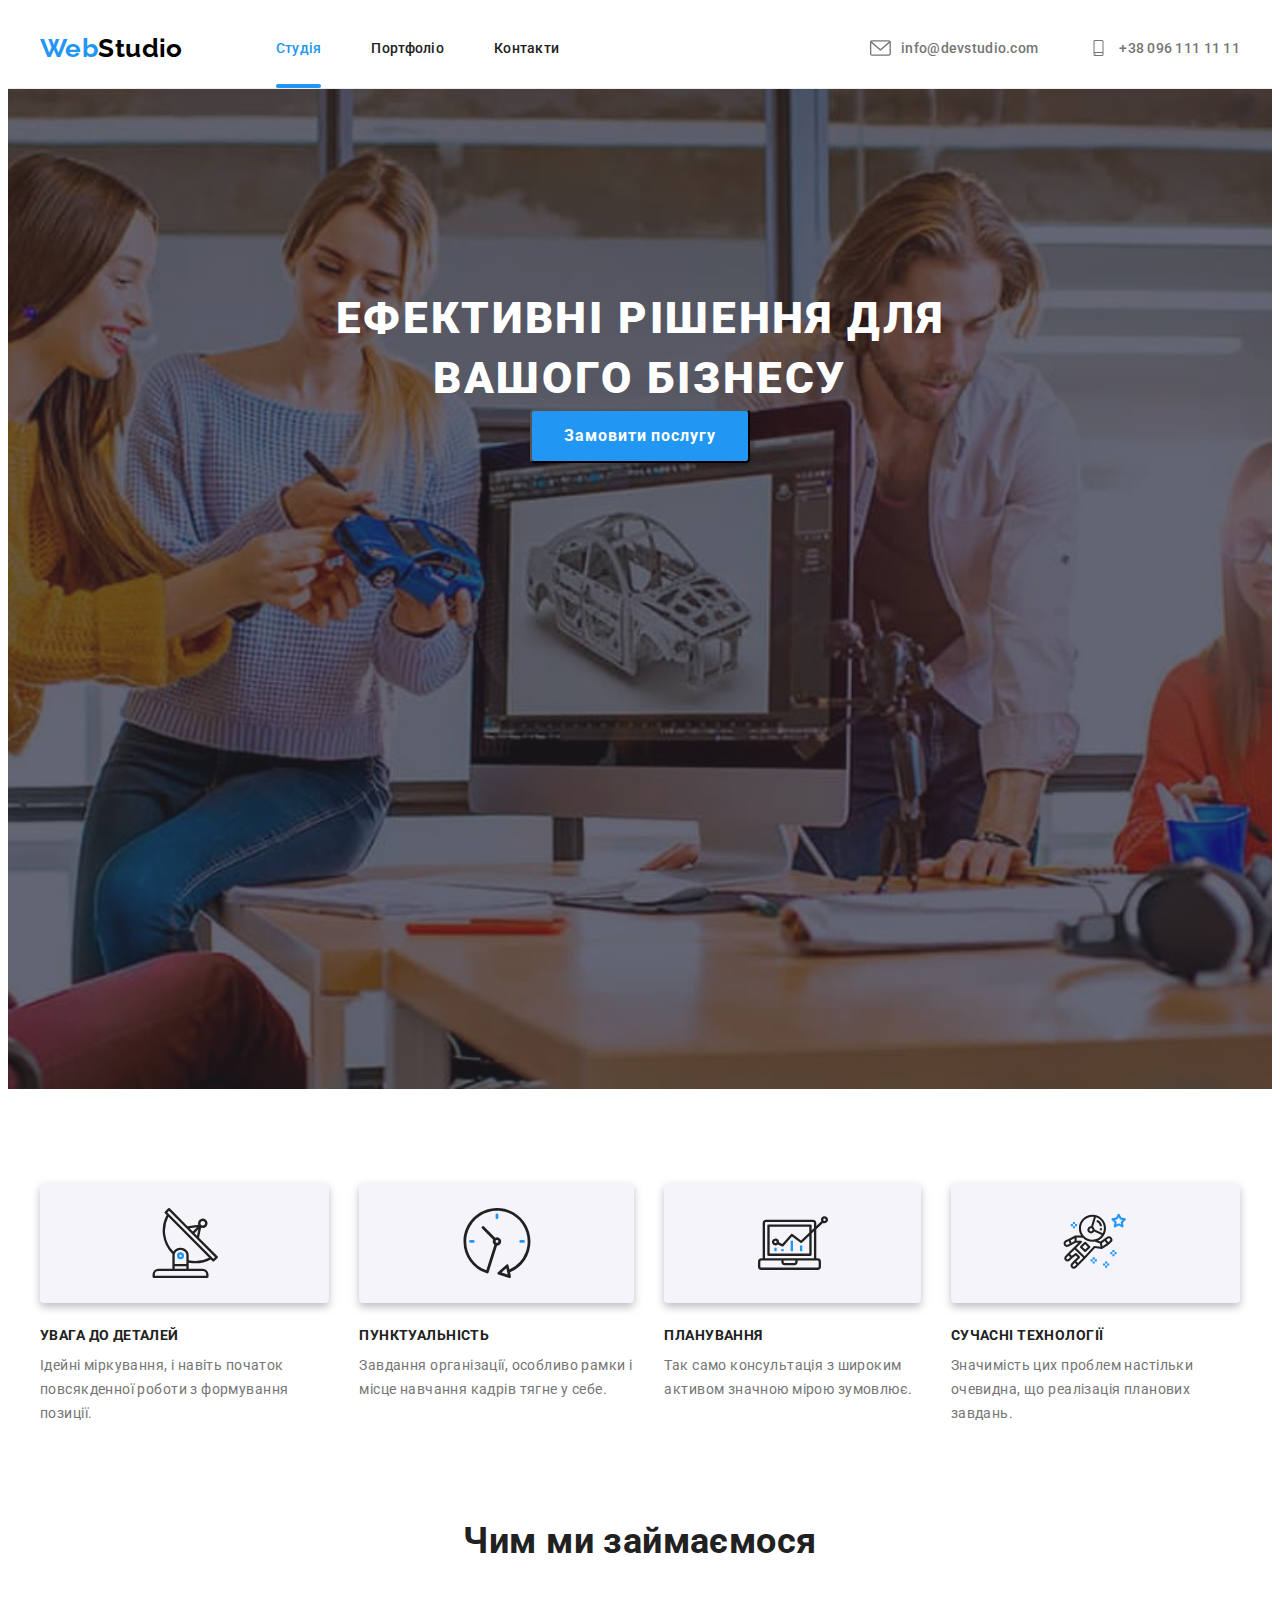
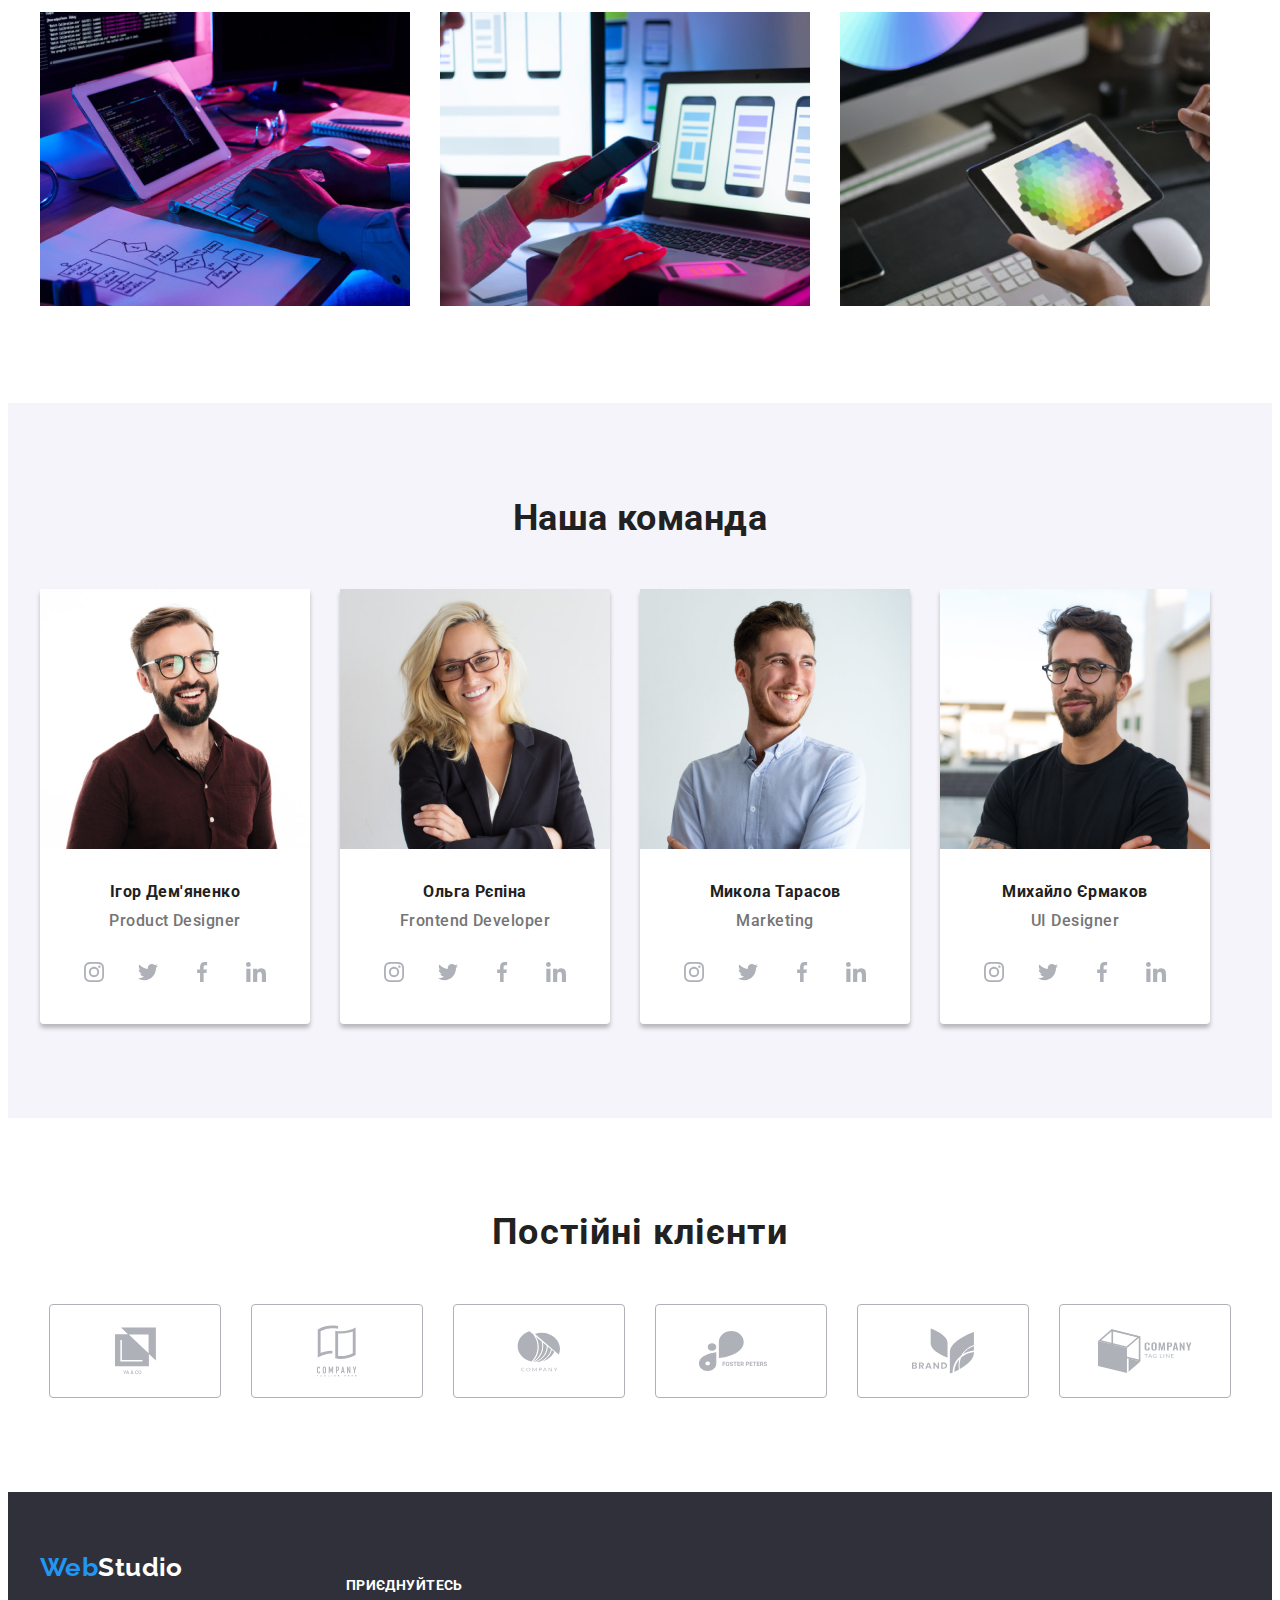
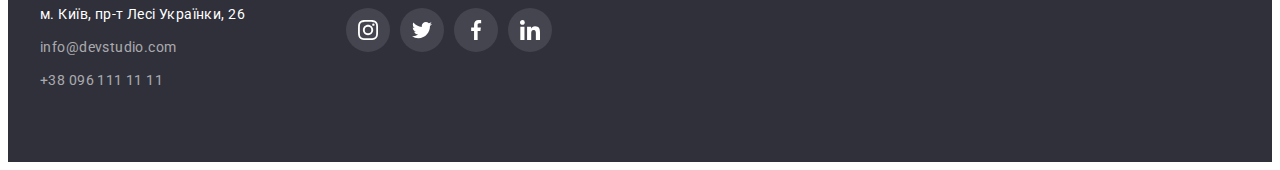
==== index.html @ 0ce020fb "оформлює модальне вікно" ====
<!DOCTYPE html>
<html lang="uk">
  <head>
    <meta charset="UTF-8" />
    <meta http-equiv="X-UA-Compatible" content="IE=edge" />
    <meta name="viewport" content="width=device-width, initial-scale=1.0" />
    <title>Студія</title>

    <link rel="preconnect" href="https://fonts.googleapis.com" />
    <link rel="preconnect" href="https://fonts.gstatic.com" crossorigin />
    <link
      href="https://fonts.googleapis.com/css2?family=Raleway:wght@700&family=Roboto:wght@400;500;700;900&display=swap"
      rel="stylesheet"
    />
    <link
      rel="stylesheet"
      href="https://cdnjs.cloudflare.com/ajax/libs/modern-normalize/1.1.0/modern-normalize.min.css"
      integrity="sha512-wpPYUAdjBVSE4KJnH1VR1HeZfpl1ub8YT/NKx4PuQ5NmX2tKuGu6U/JRp5y+Y8XG2tV+wKQpNHVUX03MfMFn9Q=="
      crossorigin="anonymous"
      referrerpolicy="no-referrer"
    />
    <link rel="stylesheet" href="./css/styles.css" />
  </head>
  <body>
    <!--Header-->

    <header class="header">
      <div class="container">
        <a href="./index.html" lang="en" class="logo"> <span class="logo-span">Web</span>Studio</a>
        <nav>
          <ul class="nav-list ul">
            <li class="item">
              <a href="./index.html" class="nav-list-link-active">Студія</a>
            </li>
            <li class="item"><a href="./portfolio.html" class="nav-list-link">Портфоліо</a></li>
            <li class="item"><a href="" class="nav-list-link">Контакти</a></li>
          </ul>
        </nav>

        <!--E-mail + Tel-->

        <ul class="contact-list ul">
          <li class="item email">
            <a href="mailto:info@devstudio.com" class="contact-list-link">
              <svg class="icon-contacts-envelope">
                <use href="./images/icons.svg#icon-contacts-envelope"></use>
              </svg>
              info@devstudio.com</a
            >
          </li>
          <li class="item phone">
            <a href="tel:+380961111111" class="contact-list-link">
              <svg class="icon-contacts-smartphone">
                <use href="./images/icons.svg#icon-contacts-smartphone"></use>
              </svg>
              +38 096 111 11 11</a
            >
          </li>
        </ul>
      </div>
    </header>

    <!--Main-->

    <main>
      <section class="hero section">
        <h1 class="hero-title">
          Ефективні рішення для <br />
          вашого бізнесу
        </h1>
        <button data-modal-open type="button" class="hero-button">Замовити послугу</button>
      </section>

      <!--Особливості-->

      <section class="advantages section">
        <div class="container">
          <h2 class="title-hide">Чому нас обирають</h2>
          <ul class="advantages-list ul">
            <li class="item">
              <div class="advantages-svg">
                <svg width="70" height="70">
                  <use href="./images/icons.svg#icon-antenna"></use>
                </svg>
              </div>
              <h3 class="title">УВАГА ДО ДЕТАЛЕЙ</h3>
              <p class="description">
                Ідейні міркування, і навіть початок повсякденної роботи з формування позиції.
              </p>
            </li>
            <li class="item">
              <div class="advantages-svg">
                <svg width="70" height="70">
                  <use href="./images/icons.svg#icon-clock"></use>
                </svg>
              </div>

              <h3 class="title">ПУНКТУАЛЬНІСТЬ</h3>
              <p class="description">
                Завдання організації, особливо рамки і місце навчання кадрів тягне у себе.
              </p>
            </li>
            <li class="item">
              <div class="advantages-svg">
                <svg width="70" height="70">
                  <use href="./images/icons.svg#icon-diagram"></use>
                </svg>
              </div>
              <h3 class="title">ПЛАНУВАННЯ</h3>
              <p class="description">
                Так само консультація з широким активом значною мірою зумовлює.
              </p>
            </li>
            <li class="item">
              <div class="advantages-svg">
                <svg width="70" height="70">
                  <use href="./images/icons.svg#icon-astronaut"></use>
                </svg>
              </div>
              <h3 class="title">СУЧАСНІ ТЕХНОЛОГІЇ</h3>
              <p class="description">
                Значимість цих проблем настільки очевидна, що реалізація планових завдань.
              </p>
            </li>
          </ul>
        </div>
      </section>

      <!--Обов'язки-->

      <section class="duty section">
        <div class="container">
          <h2 class="duty-title">Чим ми займаємося</h2>
          <ul class="duty-immages ul">
            <li class="item">
              <img class="item" src="./images/keyboard.jpg" alt="клавіатура" width="370" />
            </li>
            <li class="item">
              <img class="duty-immages-list" src="./images/laptop.jpg" alt="ноутбук" width="370" />
            </li>
            <li class="item">
              <img class="duty-immages-list" src="./images/tablet.jpg" alt="планшет" width="370" />
            </li>
          </ul>
        </div>
      </section>

      <!--Наша команда-->

      <section class="our-team section">
        <div class="container">
          <h2 class="our-team-title">Наша команда</h2>
          <ul class="team-list ul">
            <li class="team">
              <img src="./images/igor-d.jpg" alt="Ігор Дем'яненко" width="270" /><br />
              <div class="details">
                <h3 class="name">Ігор Дем'яненко</h3>
                <p class="position">Product Designer</p>
                <ul class="sl-ul">
                  <li class="sl-li">
                    <a href="" class="link">
                      <svg class="social-icon">
                        <use href="./images/icons.svg#sn-instagram"></use>
                      </svg>
                    </a>
                  </li>
                  <li class="sl-li">
                    <a href="" class="link">
                      <svg class="social-icon">
                        <use href="./images/icons.svg#sn-twitter"></use>
                      </svg>
                    </a>
                  </li>
                  <li class="sl-li">
                    <a href="" class="link">
                      <svg class="social-icon">
                        <use href="./images/icons.svg#sn-facebook"></use>
                      </svg>
                    </a>
                  </li>
                  <li class="sl-li">
                    <a href="" class="link">
                      <svg class="social-icon">
                        <use href="./images/icons.svg#sn-linkedin"></use>
                      </svg>
                    </a>
                  </li>
                </ul>
              </div>
            </li>
            <li class="team">
              <img src="./images/olha-r.jpg" alt="Ольга Рєпіна" width="270" /><br />
              <div class="details">
                <h3 class="name">Ольга Рєпіна</h3>
                <p class="position">Frontend Developer</p>
                <ul class="sl-ul">
                  <li class="sl-li">
                    <a href="" class="link">
                      <svg class="social-icon">
                        <use href="./images/icons.svg#sn-instagram"></use>
                      </svg>
                    </a>
                  </li>
                  <li class="sl-li">
                    <a href="" class="link">
                      <svg class="social-icon">
                        <use href="./images/icons.svg#sn-twitter"></use>
                      </svg>
                    </a>
                  </li>
                  <li class="sl-li">
                    <a href="" class="link">
                      <svg class="social-icon">
                        <use href="./images/icons.svg#sn-facebook"></use>
                      </svg>
                    </a>
                  </li>
                  <li class="sl-li">
                    <a href="" class="link">
                      <svg class="social-icon">
                        <use href="./images/icons.svg#sn-linkedin"></use>
                      </svg>
                    </a>
                  </li>
                </ul>
              </div>
            </li>
            <li class="team">
              <img src="./images/mykola-t.jpg" alt="Микола Тарасов" width="270" /><br />
              <div class="details">
                <h3 class="name">Микола Тарасов</h3>
                <p class="position">Marketing</p>
                <ul class="sl-ul">
                  <li class="sl-li">
                    <a href="" class="link">
                      <svg class="social-icon">
                        <use href="./images/icons.svg#sn-instagram"></use>
                      </svg>
                    </a>
                  </li>
                  <li class="sl-li">
                    <a href="" class="link">
                      <svg class="social-icon">
                        <use href="./images/icons.svg#sn-twitter"></use>
                      </svg>
                    </a>
                  </li>
                  <li class="sl-li">
                    <a href="" class="link">
                      <svg class="social-icon">
                        <use href="./images/icons.svg#sn-facebook"></use>
                      </svg>
                    </a>
                  </li>
                  <li class="sl-li">
                    <a href="" class="link">
                      <svg class="social-icon">
                        <use href="./images/icons.svg#sn-linkedin"></use>
                      </svg>
                    </a>
                  </li>
                </ul>
              </div>
            </li>
            <li class="team">
              <img src="./images/myhailo-e.jpg" alt="Михайло Єрмаков" width="270" /><br />
              <div class="details">
                <h3 class="name">Михайло Єрмаков</h3>
                <p class="position">UI Designer</p>
                <ul class="sl-ul">
                  <li class="sl-li">
                    <a href="" class="link">
                      <svg class="social-icon">
                        <use href="./images/icons.svg#sn-instagram"></use>
                      </svg>
                    </a>
                  </li>
                  <li class="sl-li">
                    <a href="" class="link">
                      <svg class="social-icon">
                        <use href="./images/icons.svg#sn-twitter"></use>
                      </svg>
                    </a>
                  </li>
                  <li class="sl-li">
                    <a href="" class="link">
                      <svg class="social-icon">
                        <use href="./images/icons.svg#sn-facebook"></use>
                      </svg>
                    </a>
                  </li>
                  <li class="sl-li">
                    <a href="" class="link">
                      <svg class="social-icon">
                        <use href="./images/icons.svg#sn-linkedin"></use>
                      </svg>
                    </a>
                  </li>
                </ul>
              </div>
            </li>
          </ul>
        </div>
      </section>
    </main>

    <!--Клієнти-->
    <section class="clients section">
      <div class="container">
        <div class="logos">
          <h2 class="section-title">Постійні клієнти</h2>
          <ul class="logo-ul">
            <li class="logo-li">
              <a href="" class="link">
                <svg class="logo-svg" width="41" height="80">
                  <use href="./images/icons.svg#clients-1"></use>
                </svg>
              </a>
            </li>
            <li class="logo-li">
              <a href="" class="link">
                <svg class="logo-svg" width="40" height="80">
                  <use href="./images/icons.svg#clients-2"></use>
                </svg>
              </a>
            </li>
            <li class="logo-li">
              <a href="" class="link">
                <svg class="logo-svg" width="43.46" height="80">
                  <use href="./images/icons.svg#clients-3"></use>
                </svg>
              </a>
            </li>
            <li class="logo-li">
              <a href="" class="link">
                <svg class="logo-svg" width="84.44" height="80">
                  <use href="./images/icons.svg#clients-4"></use>
                </svg>
              </a>
            </li>
            <li class="logo-li">
              <a href="" class="link">
                <svg class="logo-svg" width="62.54" height="80">
                  <use href="./images/icons.svg#clients-5"></use>
                </svg>
              </a>
            </li>
            <li class="logo-li">
              <a href="" class="link">
                <svg class="logo-svg" width="93.79" height="80">
                  <use href="./images/icons.svg#clients-6"></use>
                </svg>
              </a>
            </li>
          </ul>
        </div>
      </div>
    </section>

    <!--Футер-->

    <footer class="footer-part">
      <div class="container">
        <div class="container-one list">
          <a href="./index.html" lang="en" class="logo">
            <span class="logo-span">Web</span>Studio</a
          >
          <address>
            <ul class="contact-down-list ul">
              <li>
                <a
                  class="contact-down-list-link"
                  href="https://goo.gl/maps/1SYnQdsRhisQ9rk5A"
                  target="_blank"
                  rel="noopener noreferrer"
                >
                  <span class="address-link">м. Київ, пр-т Лесі Українки, 26</span></a
                >
              </li>
              <li>
                <a class="contact-down-list-link" href="mailto:info@devstudio.com"
                  >info@devstudio.com</a
                >
              </li>
              <li>
                <a class="contact-down-list-link" href="tel:+380961111111">+38 096 111 11 11</a>
              </li>
            </ul>
          </address>
        </div>

        <div class="container-two list">
          <p>Приєднуйтесь</p>
          <ul class="sl-ul">
            <li class="sl-li">
              <a href="" class="link">
                <svg class="social-icon footer">
                  <use href="./images/icons.svg#sn-instagram"></use>
                </svg>
              </a>
            </li>
            <li class="sl-li">
              <a href="" class="link">
                <svg class="social-icon footer">
                  <use href="./images/icons.svg#sn-twitter"></use>
                </svg>
              </a>
            </li>
            <li class="sl-li">
              <a href="" class="link">
                <svg class="social-icon footer">
                  <use href="./images/icons.svg#sn-facebook"></use>
                </svg>
              </a>
            </li>
            <li class="sl-li">
              <a href="" class="link">
                <svg class="social-icon footer">
                  <use href="./images/icons.svg#sn-linkedin"></use>
                </svg>
              </a>
            </li>
          </ul>
        </div>
      </div>
    </footer>

    <!--<Бекдроп+Модальне вікно>-->
    <div data-modal class="backdrop is-hidden">
      <div class="modal">
        <h2>Залиште свої дані, ми вам передзвонимо</h2>
        <ul>
          <li>
            <label class="name field">
              <input type="text" class="input" placeholder=" " />
              <span class="label">Ім'я</span>
              <svg class="input-icon-svg">
                <use href="./images/icons.svg#person"></use>
              </svg>
            </label>
          </li>
          <li>
            <label class="tel field">
              <input type="tel" class="input" placeholder=" " />
              <span class="label">Телефон</span>
              <svg class="input-icon-svg">
                <use href="./images/icons.svg#phone"></use>
              </svg>
            </label>
          </li>
          <li>
            <label class="mail field">
              <input type="mail" class="input" placeholder=" " />
              <span class="label">Пошта</span>
              <svg class="input-icon-svg">
                <use href="./images/icons.svg#email"></use>
              </svg>
            </label>
          </li>
          <li>
            <label class="comment field">
              <textarea class="input" name="comment" rows="10" placeholder="Введіть текст">
              </textarea>
              <span class="label">Коментар</span>
            </label>
          </li>
        </ul>

        <label class="confirmation field">
          <input class="checkbox" type="checkbox" name="topic" value="confirmation" />
          <svg class="input-icon-checkbox">
            <use href="./images/icons.svg#check"></use>
          </svg>
          <span class="label"
            >Погоджуюся з розсилкою та приймаю
            <a href="" class="agreement">Умови договору</a>
          </span>
        </label>

        <button type="button" class="submit">Відправити</button>

        <button data-modal-close class="btn-close">
          <svg class="close-svg" width="18" height="18">
            <use href="./images/icons.svg#close"></use>
          </svg>
        </button>
      </div>
    </div>

    <script src="./js/modal.js"></script>
  </body>
</html>
---- css/styles.css ----
:root {
--main-text-color: #212121;
--submain-text-color: #757575;
--accent-color: #2196F3;
--white-color: #FFFFFF;
--overlay-color: rgba(47, 48, 58, 0.4);
--social-link-color: #AFB1B8;
--backdrop: rgba(0, 0, 0, 0.2);

--hero-footer-background-color: #2F303A;
--team-buttons-background-color: #F5F4FA;
}

body {
    background-color: var(--white-color);
    color: var(--main-text-color);
    font-family: Roboto, sans-serif;
    font-size: 14px;
    letter-spacing: 0.03em;
    font-weight: 400;
}

/* Utilities */

.header {
    /* outline: 1px solid #ECECEC; */
    border-bottom: 1px solid #ECECEC;
}

.ul {
    margin: 0;
    padding: 0;
}

.container {
    /* display: flex; */
    margin-left: auto;
    margin-right: auto;
    padding: 0 15px;
    width: 1200px; 
    /* border-bottom: 1px solid #ECECEC; */
}

h1, h2, h3 {
    margin-top: 0;
    margin-bottom: 0;
}

ul {
    list-style: none;
}

.section {
    padding-top: 94px;
    padding-bottom: 94px;
}

/* Header */

.header .container {
    align-items: center; 
    display: flex;
    margin-bottom: 0;
}

/* Logo */

.logo{
    margin-right: 93px;
}

.logo, .logo-span {
    font-family: Raleway, sans-serif;
    color: #000000;
    font-weight: 700;
    font-size: 26px;
    line-height: 1.19;
    text-decoration: none;  
}
.logo-span {
    color: var(--accent-color);
}

/* Site nav */
.nav-list {
    display: flex;
}

.nav-list .item +.item {
    margin-left: 50px;
}

.nav-list-link:hover,
.nav-list-link:focus {
    color: var(--accent-color);
}

.nav-list-link, 
.nav-list-link-active, 
.contact-list-link {
    display: block;
    padding-top: 32px;
    padding-bottom: 32px;


    color: inherit;
    font-weight: 500;
    font-size: 14px;
    line-height: 1.17;
    letter-spacing: 0.02em;
    text-decoration: none;

    transition: color 250ms cubic-bezier(0.4, 0, 0.2, 1);
}

.contact-list{
    display: flex;
    margin-left: auto;
}

.contact-list .item+.item {
    margin-left: 50px;
}

.contact-list-link:hover, 
.contact-list-link:focus,
.nav-list-link-active{
    color: var(--accent-color);
}

.contact-list-link {
    color: var(--submain-text-color);
}

/* Нижня полоска декору меню */

.nav-list-link-active {
    position: relative;
}

.nav-list-link-active::after {
    content: "";
    display: block;

    position: absolute;
    bottom: 0;
    width: 100%;
    height: 4px;
    border-radius: 4px;

    background-color: var(--accent-color);
}

/* E-mail+Tel */

.contact-list-link {
    display: flex;
    align-items: center;
}

.icon-contacts-envelope,
.icon-contacts-smartphone {
    margin-right: 10px;
    width: 21px;
    height: 16px;
    fill: currentColor;
    text-align: center;

    /* outline: 1px solid black; */
}

/* Через Before */

/* .email::before {
    display: inline-block;
    content: "";
    width: 100px;
    height: 100px;
    margin-right: 10px;
    background-image: url("../images/SVG/contacts-envelope.svg");
    background-size: contain;
    background-repeat: no-repeat;
    outline: 1px solid black;
} */


/* Main-Top */
.hero {
    padding-top: 200px;
    padding-bottom: 200px;

    background-color: var(--hero-footer-background-color);
    text-align: center;

    max-width: 1600px;
    height: 600px;
    margin-left: auto;
    margin-right: auto;

    background-image: linear-gradient(to right, var(--overlay-color), var(--overlay-color)), url("../images/hero-img.jpg");
    background-repeat: no-repeat;
    background-position: center;
    background-size: cover;

/* outline: 10px solid black; */

}    
.hero-title {
    color: var(--white-color);  
    font-weight: 900;
    font-size: 44px;
    line-height: 1.36;
    letter-spacing: 0.06em;
    text-transform: uppercase;
}
.hero-button {
    background-color: var(--accent-color);
    min-width: 216px;
    padding: 10px 32px;     
    box-shadow: 0px 4px 4px rgba(0, 0, 0, 0.15);
    border-radius: 4px;
    
    font-family: inherit;
    color: var(--white-color);
    text-align: center;
    font-weight: 700;
    font-size: 16px;
    line-height: 1.88;
    letter-spacing: 0.06em;
    cursor: pointer;
}

/* Advantages */
.section.advantages {
    padding-bottom: 0;
}

.title-hide, .our-projects-hide {
    display: none;
}
.advantages .title {
    margin-bottom: 10px;

    color: var(--main-text-color);
    font-weight: 700;
    font-size: 14px;
    line-height: 1.14;
    text-transform: uppercase;
}

.description {
    margin-bottom: 0;
    color: var(--submain-text-color);
    font-size: 14px;
    line-height: 1.71;
}

.advantages-list {
    display: flex;
}

.advantages .description {
    margin-top: 10px;
}

.advantages-svg {
    display: flex;
    height: 120px;
    justify-content: center;
    align-items: center;
    margin-bottom: 25px;
    background-color: var(--team-buttons-background-color);
    border-radius: 4px;
    filter: drop-shadow(0px 4px 4px rgba(0, 0, 0, 0.25));
}

.advantages-list .item+.item {
    margin-left: 30px;
}

/* Duty+Team */
.duty-title, .our-team-title {
    padding-bottom: 50px;

    text-align: center;
    font-weight: 700;
    font-size: 36px;
    line-height: 1.17;
    color: var(--main-text-color);
}
.duty-immages {
    display: flex;
}
.duty-immages .item+.item,
.team-list .team+.team {
    margin-left: 30px;    
}

/* Team */
.our-team {
    color: var(--main-text-color);
    background-color: var(--team-buttons-background-color);
    text-align: center;
}

.team-list {
    display: flex;
}

.our-team .name {
    margin-top: 30px;
}
.position {
    margin-top: 10px;
    margin-bottom: 20px;

    font-weight: 500;
    font-size: 16px;
    line-height: 1.19;  
    letter-spacing: 0.03em;
    color: var(--submain-text-color);
    /* border-bottom: 1px solid black; */
}
.team {
    background-color: var(--white-color);
    border-radius: 0px 0px 4px 4px;
    box-shadow: 0px 4px 4px rgba(0, 0, 0, 0.25);
}


/* 4 social links */

.sl-ul {
    display: flex;    
    justify-content: center;
    margin-bottom: 30px;
    padding: 0;
}

.sl-li+.sl-li {
    margin-left: 10px;
}

.sl-li {
    display: flex;
    align-items: center;
    justify-content: center;

    width: 44px;
    height: 44px;

    border-radius: 50%;
}

.social-icon {
    display: flex;
    align-items: center;
    width: 20px;
    height: 20px;
    fill: var(--social-link-color);
}

.social-icon.footer {
    width: 20px;
    height: 20px;
    fill: var(--white-color);
}

.footer-part .sl-li {
    background: rgba(255, 255, 255, 0.1);
}


/* 4 social links - hover */

.sl-li{
    transition: fill 250ms cubic-bezier(0.4, 0, 0.2, 1);
    transition: background-color 250ms cubic-bezier(0.4, 0, 0.2, 1);
}

.sl-li:hover,
.sl-li:focus {
    background-color: var(--accent-color);    
}

.sl-li:hover .social-icon,
.sl-li:focus .social-icon{
    fill: var(--white-color);    
}

/* Clients' logo */

.section-title {
    font-weight: 700;
    font-size: 36px;
    line-height: 1.16;
    text-align: center;
    letter-spacing: 0.03em;
 
    padding-bottom: 50px;
}

.logo-ul {
        display: flex;
        justify-content: center;
        margin:0;
        padding:0;
}

.logo-li+.logo-li{
    margin-left: 30px;
}

.logo-li {
    display: flex;
    align-items: center;
    justify-content: center;
        
    width: 170px;
    height: 92px;
    border: 1px solid var(--social-link-color);
    border-radius: 4px;
    transition: border 250ms cubic-bezier(0.4, 0, 0.2, 1);
}

.logo-svg {
    transition: fill 250ms cubic-bezier(0.4, 0, 0.2, 1);
}

.logo-li .link{
    display: flex;
    justify-content: center;
    align-items: center;

    fill: var(--social-link-color);
    width: 100%;
    height: 100%; 
}

.logo-li:hover .logo-svg,
.logo-li:focus .logo-svg {
    fill: var(--accent-color); 
}

.logo-li:hover,
.logo-li:focus {
border: 1px solid var(--accent-color);
    display: flex;
    align-items: center;    
}

/* Footer */

.footer-part{
    display: flex;
    background-color: var(--hero-footer-background-color);    
}

.container .list+.list {
    margin-left: 70px;
}

.footer-part .container {
    display: flex;
    margin-bottom: 60px;
}

.footer-part .logo {
    display:inline-block;
    margin-top: 60px;
    margin-bottom: 20px;

    color: var(--white-color);
}

/* Footer - тел,емейл,адреса */

.contact-down-list-link {
    display: inline-block;
    margin-bottom: 9px;

    font-style: normal;
    font-weight: inherit;
    font-size: 14px;
    line-height: 1.71;
    letter-spacing: 0.03em;
    color: rgba(255, 255, 255, 0.6);
    text-decoration: none;  
    
    transition: color 250ms cubic-bezier(0.4, 0, 0.2, 1);
}

.address-link {
    color: var(--white-color);
    transition: color 250ms cubic-bezier(0.4, 0, 0.2, 1);
}

.contact-down-list-link:hover,
.contact-down-list-link:focus{
    color: var(--accent-color);
}

.address-link:hover,
.address-link:focus {
    color: var(--accent-color);
}

/* Footer - 2й стовпчик */

.container-two {
    font-weight: 700;
    font-size: 14px;
    line-height: 1.14;
    letter-spacing: 0.03em;
    text-transform: uppercase;
    color: var(--white-color);

    margin-top: 72px;
}

/* Portfolio */

.filter-buttons {
    display: flex;
    justify-content: center;
    padding-bottom: 34px;
    }

.filter-buttons .list+.list {
    margin-left: 8px;
}

.button-list {
    min-width: 73px;    
    padding: 6px 25px;
    
    background-color: var(--team-buttons-background-color);
    font-family: inherit;
    font-weight: 500;
    font-size: 16px;
    line-height: 1.62;
    text-align: center;
    letter-spacing: 0.03em;
    border: inherit;
    border-radius: 4px;
    transition: box-shadow 250ms cubic-bezier(0.4, 0, 0.2, 1);
}

.button-list:hover,
.button-list:focus {
    background-color: var(--accent-color);
    color: var(--white-color);
    cursor: pointer;
    box-shadow:0px 4px 4px rgba(0, 0, 0, 0.25);
}

/* 9 items */

.gallery {
    display: flex;
    flex-wrap: wrap;    
}

.card {
    text-decoration: none;
    color: inherit;
}

/* Ділимо на 3 секції через -15px */
.gallery {
    margin:-15px; 
}
.gallery-li {
    margin: 15px;
    transition: box-shadow 250ms cubic-bezier(0.4, 0, 0.2, 1);
    /* в лішку, а не в хувер, щоб в 2 сторони був box-shadow */
}

.gallery-li:hover, 
.gallery-li:focus {
    box-shadow:0px 4px 4px rgba(0, 0, 0, 0.25);
}

/* Ділимо на 3 секції через nth child */

/* .gallery-li+.gallery-li {
    margin-left: 30px;
    margin-bottom: 30px;
}
.gallery-li:nth-child(3n+1) {
    margin-left: 0;
}
.gallery-li:nth-last-child(-n+3) {
    margin-bottom: 0;
} */

.frame {
    border: 1px solid #EEEEEE;
    /* margin-top: -5px; */
    padding: 20px 24px;
}

.name-of-project {
    font-weight: 700;
    font-size: 18px;
    line-height: 2;
    letter-spacing: 0.06em;
}

.type-of-project {
    margin-top: 4px;
    margin-bottom: 0;

    font-size: 16px;
    line-height: 1.88;
    letter-spacing: 0.03em;
    color: var(--submain-text-color);
}

/* Модальне вікно на index */

.backdrop {      
    position: fixed;  
    opacity: 1;
    top: 0;
    left: 0;
    width: 100%;
    height: 100%;
    background-color: var(--backdrop);
    transition: opacity 250ms cubic-bezier(0.4, 0, 0.2, 1); /* фон+вікно виринає м"яко */
}

.backdrop.is-hidden {
    opacity: 0;
    pointer-events: none;
    visibility: hidden;    
}
.backdrop.is-hidden .modal {    
    transform: translate(-50%, -50%) scale(1.1);
}

.modal {    
    position: absolute;
    top: 50%;
    left: 50%;
    transform: translate(-50%, -50%) scale(1);
    transition: transform 250ms cubic-bezier(0.4, 0, 0.2, 1);
        
    width: 528px;
    height: 581px;  
    padding: 40px;
    box-shadow: 0px 1px 3px rgba(0, 0, 0, 0.12), 0px 1px 1px rgba(0, 0, 0, 0.14), 0px 2px 1px rgba(0, 0, 0, 0.2);
    border-radius: 4px;
    background-color: var(--white-color);
}

.btn-close {
    position: absolute;

    display: flex;
    justify-content: center;
    align-items: center;

    top: 8px;
    right: 8px;
    width: 30px;
    height: 30px;
    background-color: var(--white-color);
    border: 1px solid rgba(0, 0, 0, 0.1);
    border-radius: 50%;
    cursor: pointer;
}

/* Ефект виїзду карточки в Портфоліо */
.thumb {    
    position: relative;
    overflow: hidden;  
    height: 294px;  
}

.thumb > .pic-text {
    display: flex;
    align-items: center;

    position: absolute;
    height: 100%;
    top: 0;
    right: 0;
    margin: 0;
    padding: 63px 24px;
    
    font-family: 'Roboto';
    font-size: 18px;
    line-height: 1.56;
    letter-spacing: 0.03em;
    color: var(--white-color);

    transform: translateY(100%);
 /* transform: translateX(-100%); виїжджає збоку  */
    transition: transform 250ms cubic-bezier(0.4, 0, 0.2, 1);
    background-color: rgba(33, 150, 243, 0.9);
}

.gallery-li:hover .pic-text {
    transform: translateY(0);
}

/* Декор модального вікна */
.field {
    display: flex;
    align-items: center;

    /* outline: 1px solid black; */
}

.modal h2 {
    font-family: 'Roboto';
    font-style: normal;
    font-weight: 700;
    font-size: 20px;
    line-height: 1.15;
    text-align: center;
    letter-spacing: 0.03em;
    color: var(--main-text-color);

    /* padding-top: 40px; */
    padding-bottom: 30px;
    /* margin-left: 40px; */
}

.modal .input {
    margin-bottom: 28px;
    
    box-sizing: border-box;
    width: 448px;
    height: 40px;

    border: 1px solid rgba(33, 33, 33, 0.2);
    border-radius: 4px;
}

/* .checkbox{
    margin-bottom: 20px;
} */

.modal ul {
    /* display: flex;
    flex-direction: column; */

    margin: 0;
    padding: 0;
}

textarea {
    resize: none;
}






.submit {
    /* display: flex;
    align-items: center;
    text-align: center;

    background-color: var(--accent-color);
    min-width: 200px;
    padding: 10px 52px;
    box-shadow: 0px 4px 4px rgba(0, 0, 0, 0.15);
    border-radius: 4px;
            
    font-family: 'Roboto';
    font-weight: 700;
    font-size: 16px;
    line-height: 1.86;
    color: var(--white-color);
    letter-spacing: 0.06em;

    cursor: pointer; */
}
.field {
    position: relative;
}

.label{
    position: absolute;
    top: -20px;
    left: 0;
    /* transform: translate(-25px, -25px); */

/* display: flex; */
/* align-items: center; */
/* text-align: center; */

/* width: 18px;
height: 18px;
margin-left: 10px;
margin-right: 15px; */
}

.input-icon-svg {
    position: absolute;

    top: 0;
    left: 0;
    align-items: center;

    width: 18px;
    height: 18px;
    margin: 10px 15px 11px 11px;
    /* transition: transform 250ms linear; */
        /* fill: #2196F3; */
}

.confirmation {
    position: relative;
}

.input-icon-checkbox {
    position: absolute;
    top: ;
    left: 0;

    width: 16px;
    height: 15px;
    margin: 54px 7px 25px 124px;


    /* align-items: center; */
    /* text-align: center; */

    /* width: 18px;
            height: 18px;
            margin: 10px 15px 11px 11px; */
    fill:#2F303A;
}

.confirmation .label {
    position: absolute;
    /* top: 0;
        left: 0; */

    /* display: inline-block; */
    /* align-items: center; */
    /* margin-left: 97.38px; */

    /* position: relative; */
}



.checkbox { /* робимо її невидемою на всіх браузерах */
    position: absolute;
    width: 1px;
    height: 1px;
    margin: -1px;
    border: 0;
    padding: 0;
    clip: rect(0 0 0 0);
    overflow: hidden;
}

.modal{
    position: relative;
}
.submit {
    position: absolute;
    top: 0;
    left: 0;
}


.checkbox:checked   {
    /* transform: scale(1.2);
    border-color: transparent;
    background-color: orange;
    background-image: url('../img/full-check.svg');
    background-size: contain;
    background-origin: border-box; */
}
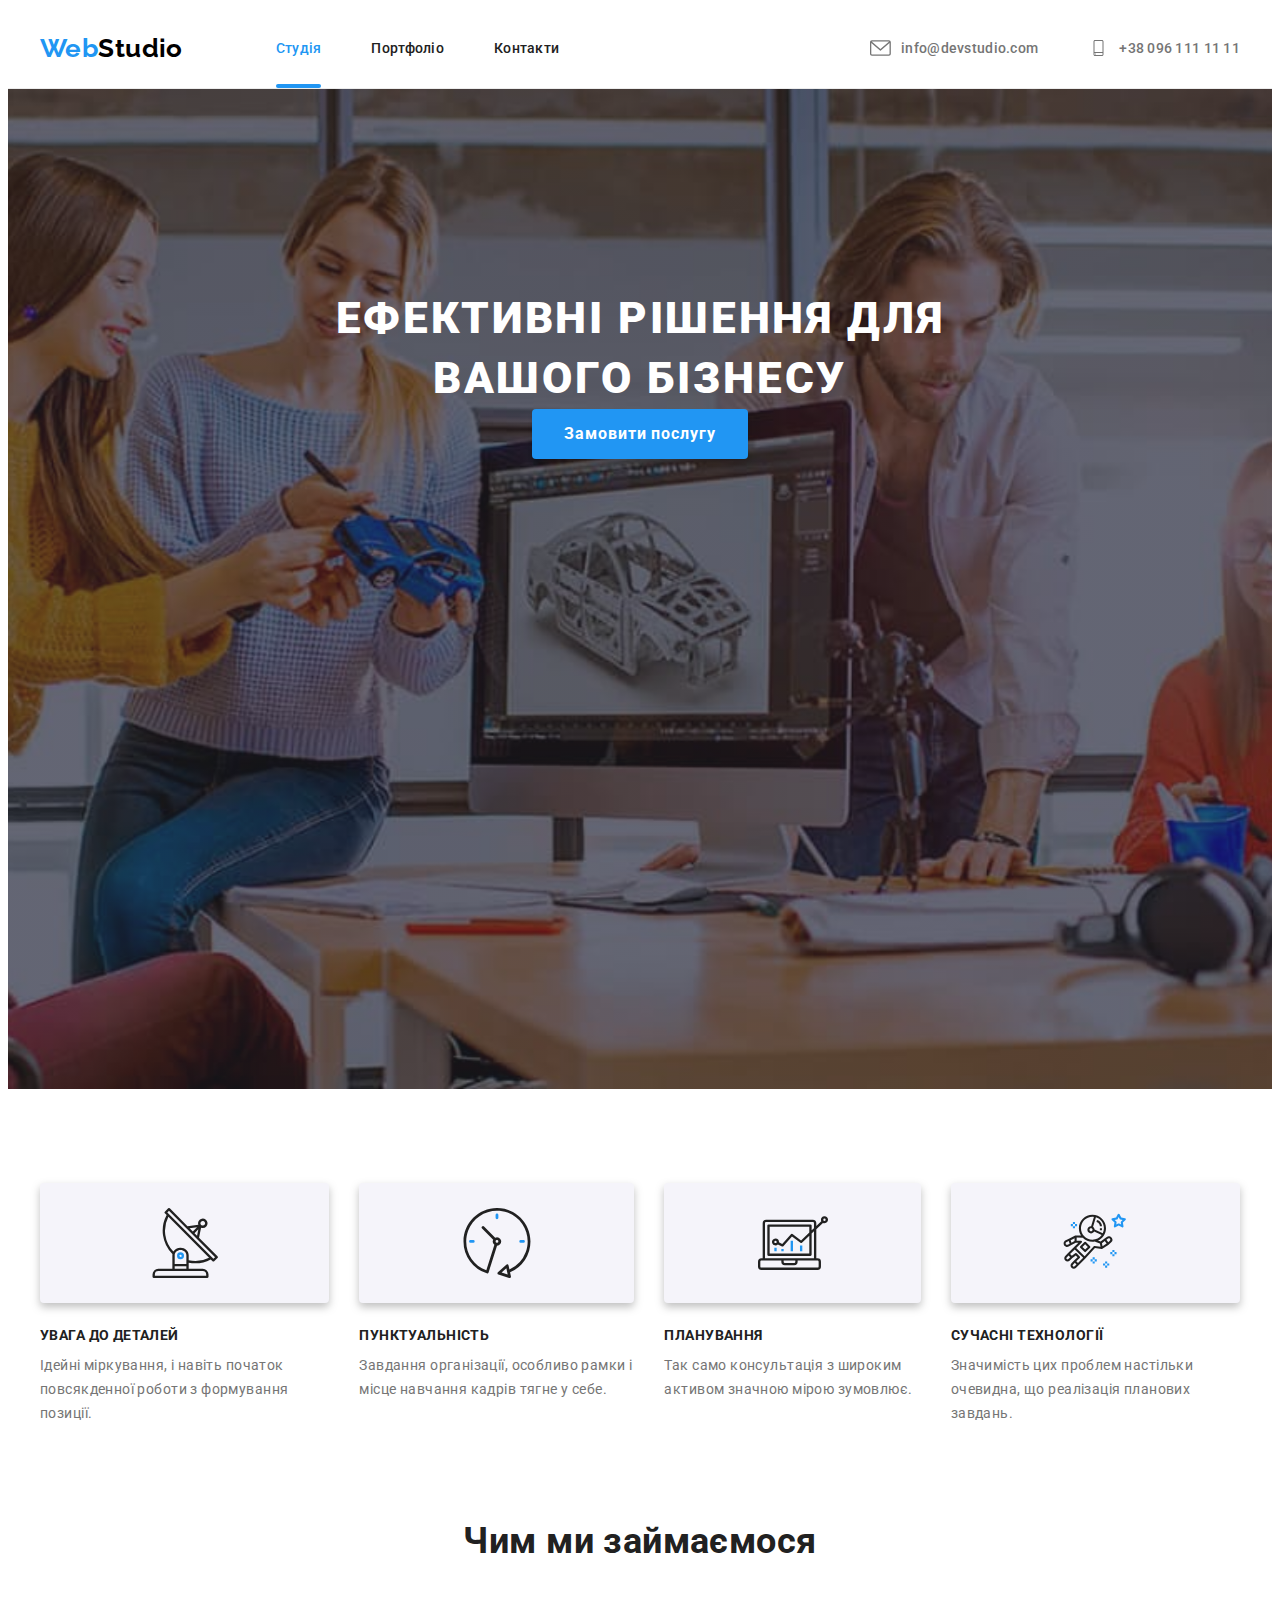
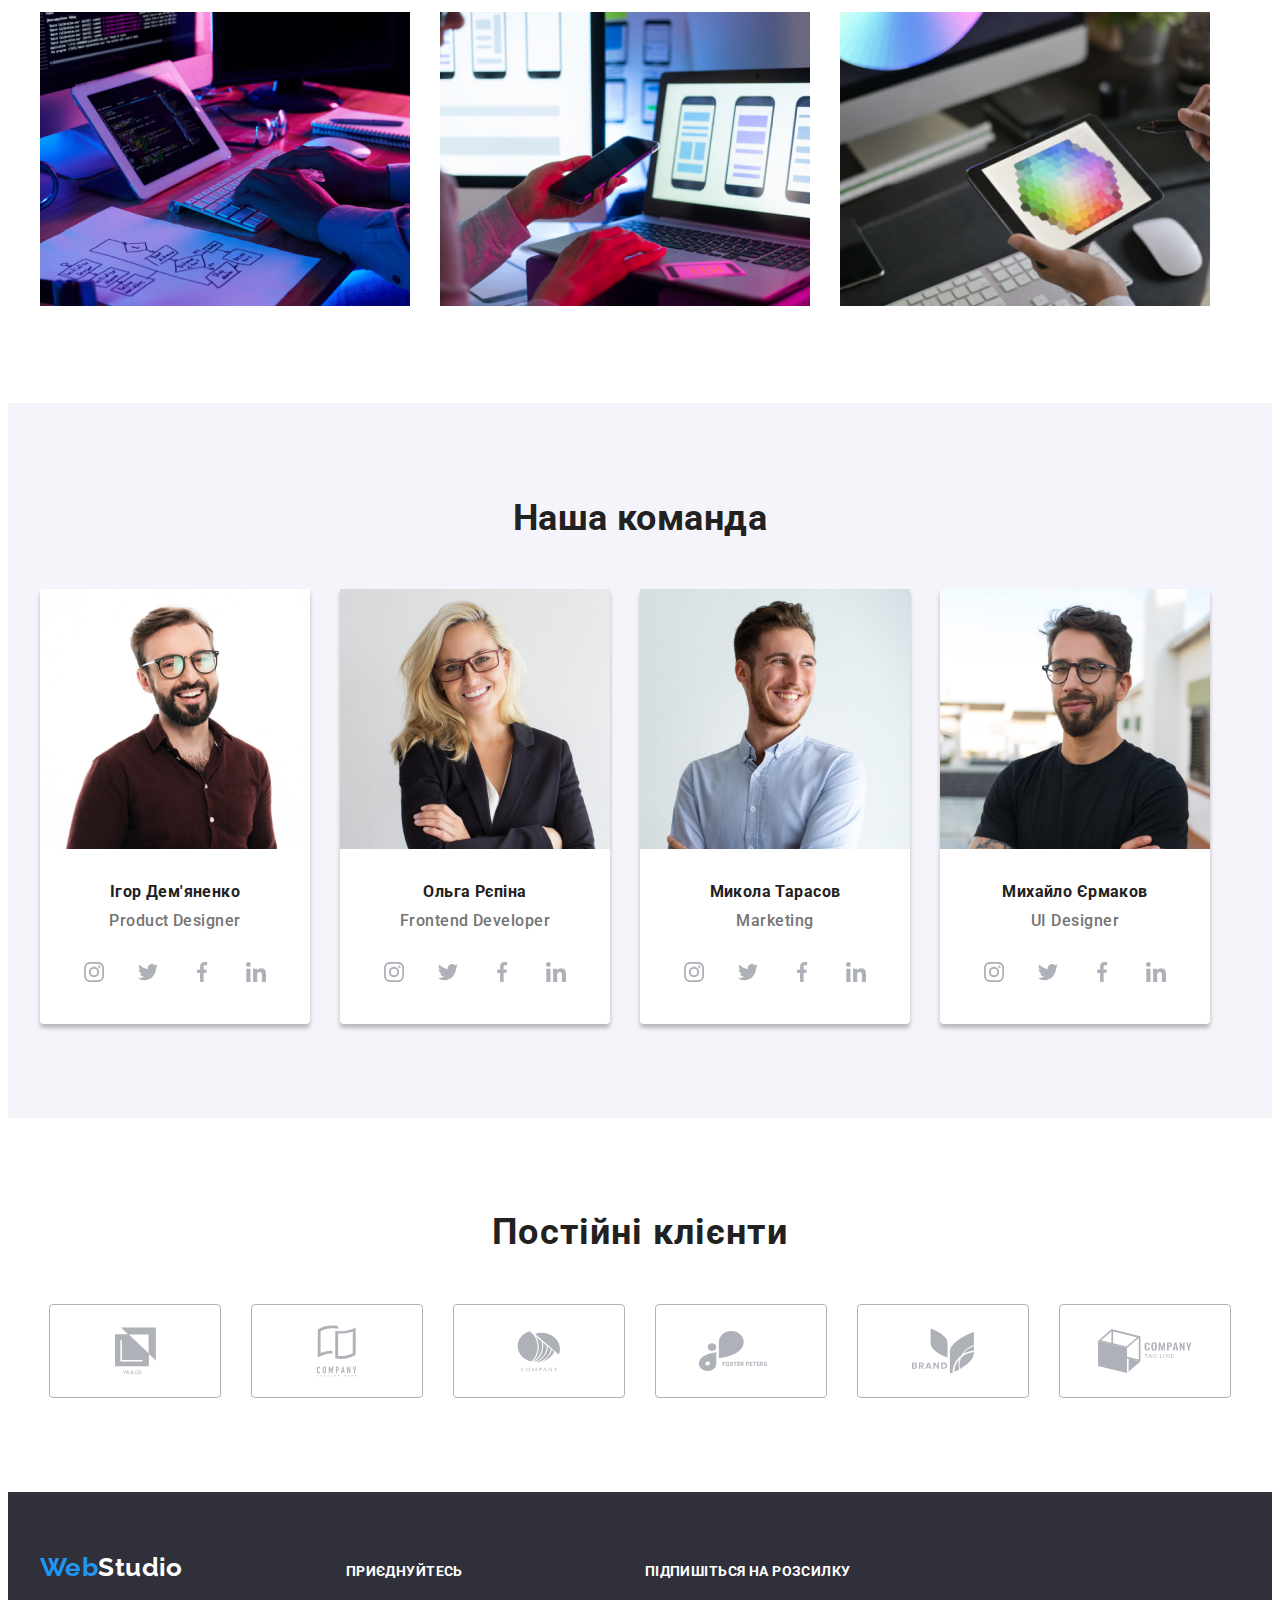
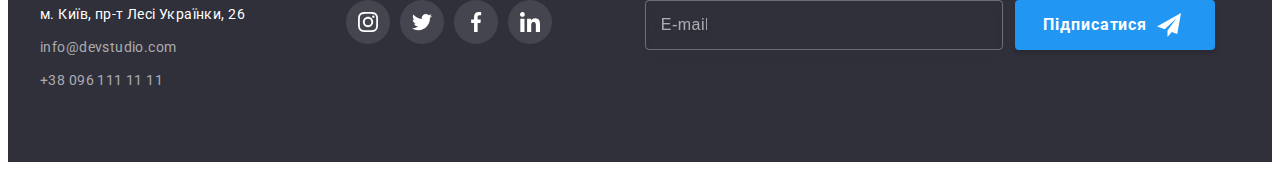
==== commit 0c586df5: "фін редакція дз" ====
--- a/index.html
+++ b/index.html
@@ -422,6 +422,22 @@
             </li>
           </ul>
         </div>
+
+        <div class="container-three list">
+          <p>Підпишіться на розсилку</p>
+          <div class="subscribe">
+            <label class="mail field">
+              <input type="mail" class="input" name="mail" placeholder="E-mail" />
+            </label>
+
+            <button type="subscribe" class="btn-subscribe">
+              Підписатися
+              <svg class="send">
+                <use href="./images/icons.svg#send"></use>
+              </svg>
+            </button>
+          </div>
+        </div>
       </div>
     </footer>
 
@@ -432,7 +448,7 @@
         <ul>
           <li>
             <label class="name field">
-              <input type="text" class="input" placeholder=" " />
+              <input type="text" class="input" name="name" placeholder=" " />
               <span class="label">Ім'я</span>
               <svg class="input-icon-svg">
                 <use href="./images/icons.svg#person"></use>
@@ -441,7 +457,7 @@
           </li>
           <li>
             <label class="tel field">
-              <input type="tel" class="input" placeholder=" " />
+              <input type="tel" class="input" name="tell" placeholder=" " />
               <span class="label">Телефон</span>
               <svg class="input-icon-svg">
                 <use href="./images/icons.svg#phone"></use>
@@ -450,7 +466,7 @@
           </li>
           <li>
             <label class="mail field">
-              <input type="mail" class="input" placeholder=" " />
+              <input type="mail" class="input" name="mail" placeholder=" " />
               <span class="label">Пошта</span>
               <svg class="input-icon-svg">
                 <use href="./images/icons.svg#email"></use>
@@ -459,7 +475,13 @@
           </li>
           <li>
             <label class="comment field">
-              <textarea class="input" name="comment" rows="10" placeholder="Введіть текст">
+              <textarea
+                class="input"
+                name="comment"
+                cols="30"
+                rows="10"
+                placeholder="Введіть текст"
+              >
               </textarea>
               <span class="label">Коментар</span>
             </label>
@@ -467,17 +489,19 @@
         </ul>
 
         <label class="confirmation field">
-          <input class="checkbox" type="checkbox" name="topic" value="confirmation" />
-          <svg class="input-icon-checkbox">
-            <use href="./images/icons.svg#check"></use>
-          </svg>
+          <input class="checkbox" type="checkbox" name="confirm" value="confirmation" />
+          <span class="check">
+            <svg class="input-icon-checkbox">
+              <use href="./images/icons.svg#check"></use>
+            </svg>
+          </span>
           <span class="label"
             >Погоджуюся з розсилкою та приймаю
             <a href="" class="agreement">Умови договору</a>
           </span>
         </label>
 
-        <button type="button" class="submit">Відправити</button>
+        <button type="submit" class="submit">Відправити</button>
 
         <button data-modal-close class="btn-close">
           <svg class="close-svg" width="18" height="18">
--- a/css/styles.css
+++ b/css/styles.css
@@ -27,27 +27,22 @@
     border-bottom: 1px solid #ECECEC;
 }
 
-.ul {
-    margin: 0;
-    padding: 0;
-}
-
 .container {
-    /* display: flex; */
     margin-left: auto;
     margin-right: auto;
     padding: 0 15px;
     width: 1200px; 
-    /* border-bottom: 1px solid #ECECEC; */
-}
-
-h1, h2, h3 {
+}
+
+h1, h2, h3, p {
     margin-top: 0;
     margin-bottom: 0;
 }
 
 ul {
     list-style: none;
+    margin: 0;
+    padding: 0;
 }
 
 .section {
@@ -228,6 +223,10 @@
     line-height: 1.88;
     letter-spacing: 0.06em;
     cursor: pointer;
+
+    border: none;
+
+    transition: background-color 250ms cubic-bezier(0.4, 0, 0.2, 1);
 }
 
 /* Advantages */
@@ -453,11 +452,7 @@
 
 .footer-part{
     display: flex;
-    background-color: var(--hero-footer-background-color);    
-}
-
-.container .list+.list {
-    margin-left: 70px;
+    background-color: var(--hero-footer-background-color);   
 }
 
 .footer-part .container {
@@ -507,7 +502,7 @@
 
 /* Footer - 2й стовпчик */
 
-.container-two {
+.container-two, .container-three {
     font-weight: 700;
     font-size: 14px;
     line-height: 1.14;
@@ -516,7 +511,94 @@
     color: var(--white-color);
 
     margin-top: 72px;
-}
+    margin-left: 70px;
+}
+
+.container-two .sl-ul,
+.container-three .subscribe {
+    margin-top: 20px;
+}
+
+/* Footer - 3й стовпчик */
+
+.container-three { 
+    margin-left: 93px;
+}
+
+.container-three .input {
+    box-sizing: border-box;
+    background-color: transparent;
+
+    width: 358px;
+    height: 50px;
+
+    padding: 16px 295px 15px 15px;
+
+    border: 1px solid rgba(255, 255, 255, 0.3);
+    color: var(--white-color);
+    filter: drop-shadow(0px 4px 4px rgba(0, 0, 0, 0.15));  
+    transition: filter 250ms cubic-bezier(0.4, 0, 0.2, 1);
+
+}
+
+.subscribe {
+    position: relative;
+    display: flex;
+    justify-content: center;    
+}
+
+.subscribe .mail { 
+    margin-top: 0; 
+    border-radius: 4px;
+    cursor: pointer;    
+    transition: border-color 250ms cubic-bezier(0.4, 0, 0.2, 1);    
+}
+
+.container-three .input::placeholder {
+    display: flex;
+    align-items: center;
+    
+    font-size: 16px;
+    line-height: 0.8;
+    letter-spacing: 0.01em;
+    color: rgba(255, 255, 255, 0.6);
+    letter-spacing: 0.03em;
+}
+
+.btn-subscribe {
+    
+    position: relative;
+    display: flex;
+    align-items: center; 
+    
+    background-color: var(--accent-color);
+    min-width: 200px;
+    height: 50px;
+   
+    margin-left: 12px;
+    padding: 10px 28px;
+    box-shadow: 0px 4px 4px rgba(0, 0, 0, 0.15);
+    border-radius: 4px;
+    border: none;
+    
+    font-family: 'Roboto';
+    font-weight: 700;
+    font-size: 16px;
+    line-height: 1.86;
+    color: var(--white-color);
+    letter-spacing: 0.06em;
+    
+    cursor: pointer;
+    transition: background-color 250ms cubic-bezier(0.4, 0, 0.2, 1);
+}
+
+.send {
+    margin-left: 10px;
+    fill: var(--white-color);
+    width: 24px;
+    height: 24px;
+}
+
 
 /* Portfolio */
 
@@ -670,6 +752,16 @@
     border-radius: 50%;
     cursor: pointer;
 }
+.close-svg {
+    transition: fill 250ms cubic-bezier(0.4, 0, 0.2, 1);
+}
+
+
+.btn-close:hover .close-svg,
+.btn-close:focus .close-svg {
+    fill: var(--accent-color);
+}
+
 
 /* Ефект виїзду карточки в Портфоліо */
 .thumb {    
@@ -706,16 +798,13 @@
 }
 
 /* Декор модального вікна */
-.field {
-    display: flex;
-    align-items: center;
-
-    /* outline: 1px solid black; */
+
+.modal {
+    position: relative;
 }
 
 .modal h2 {
     font-family: 'Roboto';
-    font-style: normal;
     font-weight: 700;
     font-size: 20px;
     line-height: 1.15;
@@ -723,133 +812,104 @@
     letter-spacing: 0.03em;
     color: var(--main-text-color);
 
-    /* padding-top: 40px; */
     padding-bottom: 30px;
-    /* margin-left: 40px; */
-}
-
-.modal .input {
+}
+
+.field {
+    position: relative;
+
+    display: flex;
+    align-items: center;
+
+    transition: fill 250ms cubic-bezier(0.4, 0, 0.2, 1);
+
+    /* outline: 1px solid black; */
+}
+
+.input {
+    box-sizing: border-box;
+    width: 100%;
+    height: 40px;
+    border: 1px solid rgba(33, 33, 33, 0.2);
+    border-radius: 4px;   
     margin-bottom: 28px;
-    
-    box-sizing: border-box;
+    padding: 11px 12px 11px 42px;  
+    outline: transparent;    /* обводка field прозора*/
+    cursor: pointer;
+    
+    transition: border-color 250ms cubic-bezier(0.4, 0, 0.2, 1);    
+}
+
+.comment .input {
     width: 448px;
-    height: 40px;
-
+    height: 120px;
     border: 1px solid rgba(33, 33, 33, 0.2);
     border-radius: 4px;
-}
-
-/* .checkbox{
+    padding: 12px 16px;
     margin-bottom: 20px;
-} */
-
-.modal ul {
-    /* display: flex;
-    flex-direction: column; */
-
-    margin: 0;
-    padding: 0;
-}
-
-textarea {
     resize: none;
-}
-
-
-
-
-
-
-.submit {
-    /* display: flex;
-    align-items: center;
-    text-align: center;
-
-    background-color: var(--accent-color);
-    min-width: 200px;
-    padding: 10px 52px;
-    box-shadow: 0px 4px 4px rgba(0, 0, 0, 0.15);
-    border-radius: 4px;
-            
-    font-family: 'Roboto';
-    font-weight: 700;
-    font-size: 16px;
-    line-height: 1.86;
-    color: var(--white-color);
-    letter-spacing: 0.06em;
-
-    cursor: pointer; */
-}
-.field {
-    position: relative;
-}
-
-.label{
+
+    transition: border-color 250ms cubic-bezier(0.4, 0, 0.2, 1);    
+}
+
+.comment .input::placeholder {
+    font-size: 12px;
+    line-height: 1.2;
+    letter-spacing: 0.01em;
+    color: rgba(117, 117, 117, 0.5);
+}
+
+.input-icon-svg {
+    position: absolute;
+
+    top: 0;
+    left: 0;
+    align-items: center;
+
+    width: 18px;
+    height: 18px;
+    margin: 10px 15px 11px 11px;
+}
+
+.label {
     position: absolute;
     top: -20px;
     left: 0;
-    /* transform: translate(-25px, -25px); */
-
-/* display: flex; */
-/* align-items: center; */
-/* text-align: center; */
-
-/* width: 18px;
-height: 18px;
-margin-left: 10px;
-margin-right: 15px; */
-}
-
-.input-icon-svg {
-    position: absolute;
-
-    top: 0;
-    left: 0;
-    align-items: center;
-
-    width: 18px;
-    height: 18px;
-    margin: 10px 15px 11px 11px;
-    /* transition: transform 250ms linear; */
-        /* fill: #2196F3; */
-}
-
-.confirmation {
-    position: relative;
-}
-
-.input-icon-checkbox {
-    position: absolute;
-    top: ;
-    left: 0;
+
+    font-family: 'Roboto';
+    font-size: 12px;
+    line-height: 1.16;
+    letter-spacing: 0.01em;
+    color: var(--submain-text-color);
+}
+
+.field:hover,
+.field:focus {
+    fill: var(--accent-color);
+}
+
+.input:hover,
+.input:focus {
+    border-color: var(--accent-color);
+}
+
+.check {
+    display: flex;
+    justify-content: center;
+    align-items: center;
 
     width: 16px;
     height: 15px;
-    margin: 54px 7px 25px 124px;
-
-
-    /* align-items: center; */
-    /* text-align: center; */
-
-    /* width: 18px;
-            height: 18px;
-            margin: 10px 15px 11px 11px; */
-    fill:#2F303A;
-}
-
-.confirmation .label {
-    position: absolute;
-    /* top: 0;
-        left: 0; */
-
-    /* display: inline-block; */
-    /* align-items: center; */
-    /* margin-left: 97.38px; */
-
-    /* position: relative; */
-}
-
-
+    border: 2px solid var(--main-text-color);
+    fill: var(--white-color);
+    margin-left: 10px;
+    border-radius: 2px;
+    background-origin: border-box;    
+
+    transition: fill 250ms cubic-bezier(0.4, 0, 0.2, 1),
+    background-color 250ms cubic-bezier(0.4, 0, 0.2, 1),
+        border-color 250ms cubic-bezier(0.4, 0, 0.2, 1);
+}
 
 .checkbox { /* робимо її невидемою на всіх браузерах */
     position: absolute;
@@ -862,21 +922,64 @@
     overflow: hidden;
 }
 
-.modal{
+.checkbox:checked +.check{
+    background-color: var(--accent-color);
+    border-color: transparent;
+}
+
+.confirmation {
     position: relative;
 }
+
+.confirmation .label {
+    top: -5px;
+    margin-left: 35px;
+
+    font-family: 'Roboto';
+    font-size: 14px;
+    line-height: 1.71;
+    letter-spacing: 0.03em;
+
+    color: var(--submain-text-color);
+}
+
+.confirmation .agreement {
+    color: var(--accent-color);
+    letter-spacing: 0.03em;
+}
+
 .submit {
-    position: absolute;
-    top: 0;
-    left: 0;
-}
-
-
-.checkbox:checked   {
-    /* transform: scale(1.2);
-    border-color: transparent;
-    background-color: orange;
-    background-image: url('../img/full-check.svg');
-    background-size: contain;
-    background-origin: border-box; */
+    display: flex;
+    margin-left: auto;
+    margin-right: auto;
+    
+    background-color: var(--accent-color);
+    min-width: 200px;
+    height: 50px;
+    margin-top: 30px;
+
+    padding: 10px 52px;
+    box-shadow: 0px 4px 4px rgba(0, 0, 0, 0.15);
+    border-radius: 4px;
+    border: none;
+            
+    font-family: 'Roboto';
+    font-weight: 700;
+    font-size: 16px;
+    line-height: 1.86;
+    color: var(--white-color);
+    letter-spacing: 0.06em;
+
+    cursor: pointer;
+
+    transition: background-color 250ms cubic-bezier(0.4, 0, 0.2, 1);
+}
+
+.submit:hover,
+.submit:focus,
+.btn-subscribe:hover,
+.btn-subscribe:focus,
+.hero-button:hover,
+.hero-button:focus{
+    background: #188CE8;
 }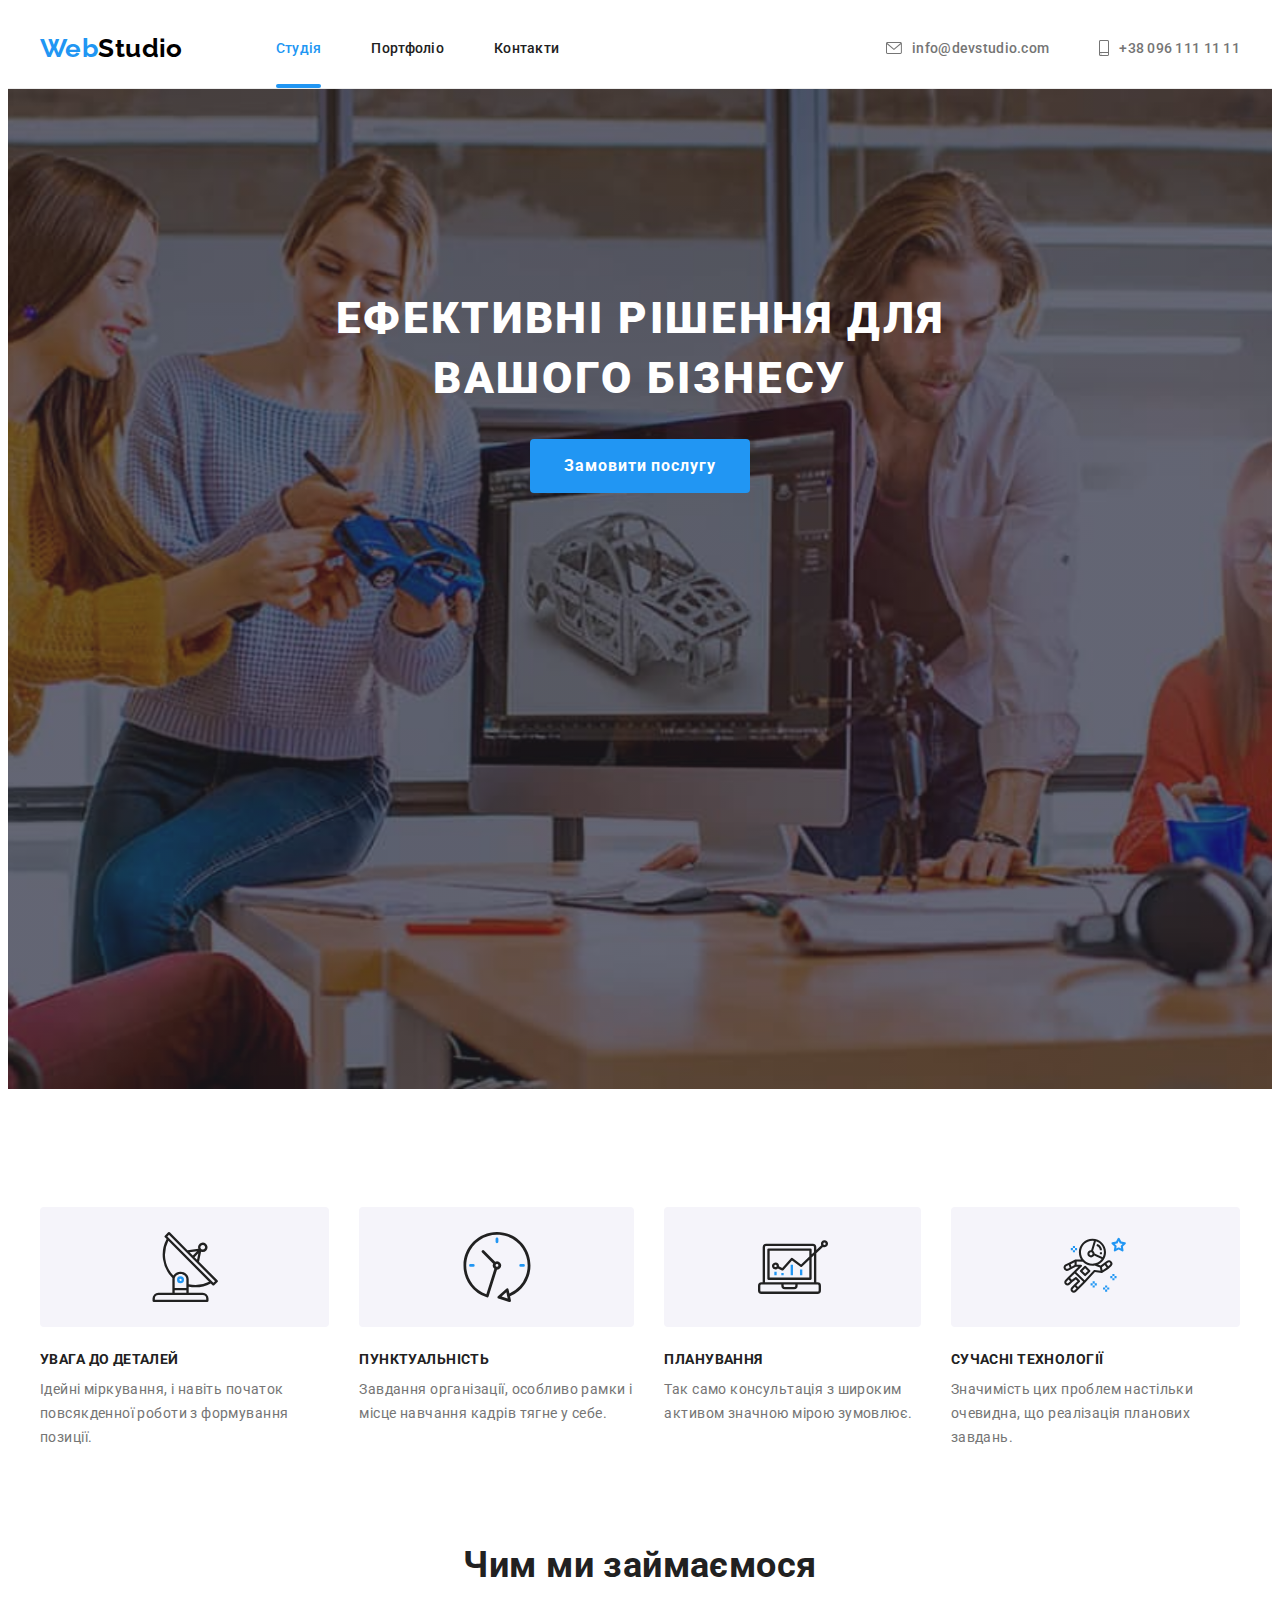
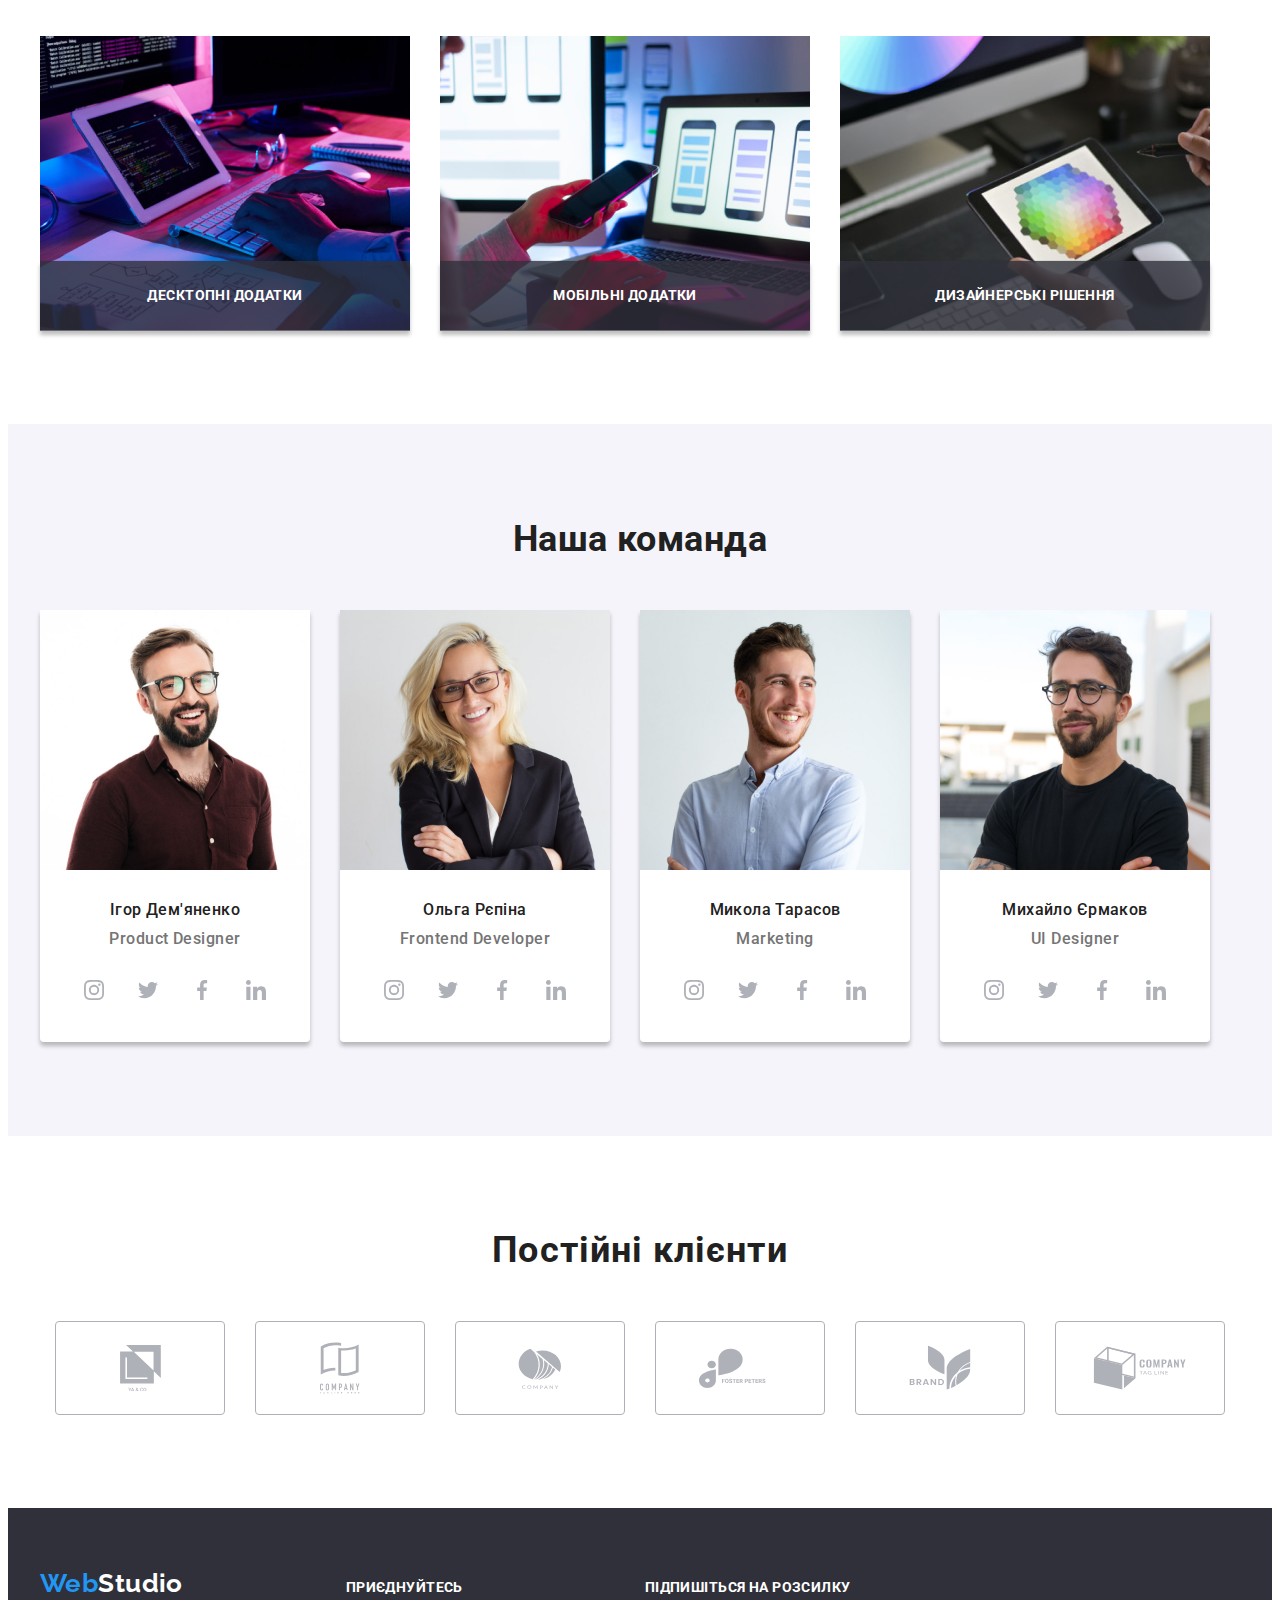
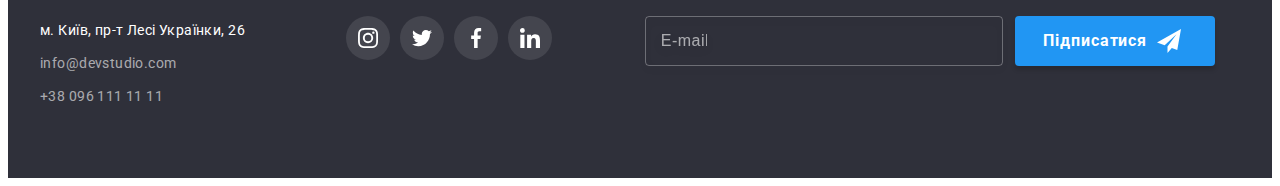
==== commit 383168a0: "виправляє помилки" ====
--- a/index.html
+++ b/index.html
@@ -28,7 +28,7 @@
       <div class="container">
         <a href="./index.html" lang="en" class="logo"> <span class="logo-span">Web</span>Studio</a>
         <nav>
-          <ul class="nav-list ul">
+          <ul class="nav-list">
             <li class="item">
               <a href="./index.html" class="nav-list-link-active">Студія</a>
             </li>
@@ -39,10 +39,10 @@
 
         <!--E-mail + Tel-->
 
-        <ul class="contact-list ul">
+        <ul class="contact-list">
           <li class="item email">
             <a href="mailto:info@devstudio.com" class="contact-list-link">
-              <svg class="icon-contacts-envelope">
+              <svg class="icon-contacts-envelope" width="16px" height="12px">
                 <use href="./images/icons.svg#icon-contacts-envelope"></use>
               </svg>
               info@devstudio.com</a
@@ -50,7 +50,7 @@
           </li>
           <li class="item phone">
             <a href="tel:+380961111111" class="contact-list-link">
-              <svg class="icon-contacts-smartphone">
+              <svg class="icon-contacts-smartphone" width="10px" height="16px">
                 <use href="./images/icons.svg#icon-contacts-smartphone"></use>
               </svg>
               +38 096 111 11 11</a
@@ -64,19 +64,18 @@
 
     <main>
       <section class="hero section">
-        <h1 class="hero-title">
-          Ефективні рішення для <br />
-          вашого бізнесу
-        </h1>
+        <h1 class="hero-title">Ефективні рішення для вашого бізнесу</h1>
         <button data-modal-open type="button" class="hero-button">Замовити послугу</button>
       </section>
 
       <!--Особливості-->
+
+      <!-- p+h1+p -->
 
       <section class="advantages section">
         <div class="container">
           <h2 class="title-hide">Чому нас обирають</h2>
-          <ul class="advantages-list ul">
+          <ul class="advantages-list">
             <li class="item">
               <div class="advantages-svg">
                 <svg width="70" height="70">
@@ -131,15 +130,23 @@
       <section class="duty section">
         <div class="container">
           <h2 class="duty-title">Чим ми займаємося</h2>
-          <ul class="duty-immages ul">
-            <li class="item">
-              <img class="item" src="./images/keyboard.jpg" alt="клавіатура" width="370" />
+          <ul class="duty-immages">
+            <li class="item">
+              <img
+                class="duty-immages-list"
+                src="./images/keyboard.jpg"
+                alt="клавіатура"
+                width="370"
+              />
+              <div class="label"><h3 class="text">Десктопні додатки</h3></div>
             </li>
             <li class="item">
               <img class="duty-immages-list" src="./images/laptop.jpg" alt="ноутбук" width="370" />
+              <div class="label"><h3 class="text">Мобільні додатки</h3></div>
             </li>
             <li class="item">
               <img class="duty-immages-list" src="./images/tablet.jpg" alt="планшет" width="370" />
+              <div class="label"><h3 class="text">Дизайнерські рішення</h3></div>
             </li>
           </ul>
         </div>
@@ -150,9 +157,9 @@
       <section class="our-team section">
         <div class="container">
           <h2 class="our-team-title">Наша команда</h2>
-          <ul class="team-list ul">
+          <ul class="team-list">
             <li class="team">
-              <img src="./images/igor-d.jpg" alt="Ігор Дем'яненко" width="270" /><br />
+              <img src="./images/igor-d.jpg" alt="Ігор Дем'яненко" width="270" />
               <div class="details">
                 <h3 class="name">Ігор Дем'яненко</h3>
                 <p class="position">Product Designer</p>
@@ -189,7 +196,7 @@
               </div>
             </li>
             <li class="team">
-              <img src="./images/olha-r.jpg" alt="Ольга Рєпіна" width="270" /><br />
+              <img src="./images/olha-r.jpg" alt="Ольга Рєпіна" width="270" />
               <div class="details">
                 <h3 class="name">Ольга Рєпіна</h3>
                 <p class="position">Frontend Developer</p>
@@ -226,7 +233,7 @@
               </div>
             </li>
             <li class="team">
-              <img src="./images/mykola-t.jpg" alt="Микола Тарасов" width="270" /><br />
+              <img src="./images/mykola-t.jpg" alt="Микола Тарасов" width="270" />
               <div class="details">
                 <h3 class="name">Микола Тарасов</h3>
                 <p class="position">Marketing</p>
@@ -263,7 +270,7 @@
               </div>
             </li>
             <li class="team">
-              <img src="./images/myhailo-e.jpg" alt="Михайло Єрмаков" width="270" /><br />
+              <img src="./images/myhailo-e.jpg" alt="Михайло Єрмаков" width="270" />
               <div class="details">
                 <h3 class="name">Михайло Єрмаков</h3>
                 <p class="position">UI Designer</p>
@@ -312,42 +319,42 @@
           <ul class="logo-ul">
             <li class="logo-li">
               <a href="" class="link">
-                <svg class="logo-svg" width="41" height="80">
+                <svg class="logo-svg" width="41" height="46.7">
                   <use href="./images/icons.svg#clients-1"></use>
                 </svg>
               </a>
             </li>
             <li class="logo-li">
               <a href="" class="link">
-                <svg class="logo-svg" width="40" height="80">
+                <svg class="logo-svg" width="40" height="52">
                   <use href="./images/icons.svg#clients-2"></use>
                 </svg>
               </a>
             </li>
             <li class="logo-li">
               <a href="" class="link">
-                <svg class="logo-svg" width="43.46" height="80">
+                <svg class="logo-svg" width="43.46" height="41.18">
                   <use href="./images/icons.svg#clients-3"></use>
                 </svg>
               </a>
             </li>
             <li class="logo-li">
               <a href="" class="link">
-                <svg class="logo-svg" width="84.44" height="80">
+                <svg class="logo-svg" width="84.44" height="40.62">
                   <use href="./images/icons.svg#clients-4"></use>
                 </svg>
               </a>
             </li>
             <li class="logo-li">
               <a href="" class="link">
-                <svg class="logo-svg" width="62.54" height="80">
+                <svg class="logo-svg" width="62.54" height="45.43">
                   <use href="./images/icons.svg#clients-5"></use>
                 </svg>
               </a>
             </li>
             <li class="logo-li">
               <a href="" class="link">
-                <svg class="logo-svg" width="93.79" height="80">
+                <svg class="logo-svg" width="93.79" height="43.93">
                   <use href="./images/icons.svg#clients-6"></use>
                 </svg>
               </a>
@@ -366,7 +373,7 @@
             <span class="logo-span">Web</span>Studio</a
           >
           <address>
-            <ul class="contact-down-list ul">
+            <ul class="contact-down-list">
               <li>
                 <a
                   class="contact-down-list-link"
--- a/css/styles.css
+++ b/css/styles.css
@@ -23,15 +23,13 @@
 /* Utilities */
 
 .header {
-    /* outline: 1px solid #ECECEC; */
     border-bottom: 1px solid #ECECEC;
 }
 
 .container {
-    margin-left: auto;
-    margin-right: auto;
+    margin: auto;
     padding: 0 15px;
-    width: 1200px; 
+    max-width: 1200px; 
 }
 
 h1, h2, h3, p {
@@ -45,9 +43,19 @@
     padding: 0;
 }
 
+a {
+    text-decoration: none;
+    color: currentColor;
+}
+
 .section {
     padding-top: 94px;
     padding-bottom: 94px;
+}
+
+img {
+    display: block;
+    margin: 0;
 }
 
 /* Header */
@@ -156,8 +164,6 @@
 .icon-contacts-envelope,
 .icon-contacts-smartphone {
     margin-right: 10px;
-    width: 21px;
-    height: 16px;
     fill: currentColor;
     text-align: center;
 
@@ -181,6 +187,10 @@
 
 /* Main-Top */
 .hero {
+    max-width: 1600px;
+    max-height: 600px;
+    margin: auto;
+
     padding-top: 200px;
     padding-bottom: 200px;
 
@@ -207,12 +217,17 @@
     line-height: 1.36;
     letter-spacing: 0.06em;
     text-transform: uppercase;
+
+    margin-bottom: 30px;
+    
+    max-width: 696px;
+    margin-left: auto;
+    margin-right: auto;
 }
 .hero-button {
     background-color: var(--accent-color);
     min-width: 216px;
     padding: 10px 32px;     
-    box-shadow: 0px 4px 4px rgba(0, 0, 0, 0.15);
     border-radius: 4px;
     
     font-family: inherit;
@@ -224,18 +239,22 @@
     letter-spacing: 0.06em;
     cursor: pointer;
 
-    border: none;
+    border-color: transparent;
 
     transition: background-color 250ms cubic-bezier(0.4, 0, 0.2, 1);
 }
 
 /* Advantages */
+.advantages {
+    padding-bottom: 0px;
+}
+
 .section.advantages {
     padding-bottom: 0;
 }
 
 .title-hide, .our-projects-hide {
-    display: none;
+    visibility: hidden;
 }
 .advantages .title {
     margin-bottom: 10px;
@@ -258,23 +277,19 @@
     display: flex;
 }
 
-.advantages .description {
-    margin-top: 10px;
+.advantages-list .item:not(:last-child) {
+    margin-right: 30px;
 }
 
 .advantages-svg {
     display: flex;
-    height: 120px;
+    min-height: 120px;
     justify-content: center;
     align-items: center;
     margin-bottom: 25px;
     background-color: var(--team-buttons-background-color);
     border-radius: 4px;
-    filter: drop-shadow(0px 4px 4px rgba(0, 0, 0, 0.25));
-}
-
-.advantages-list .item+.item {
-    margin-left: 30px;
+    /* filter: drop-shadow(0px 4px 4px rgba(0, 0, 0, 0.25)); */
 }
 
 /* Duty+Team */
@@ -295,7 +310,54 @@
     margin-left: 30px;    
 }
 
+.duty .item {
+    position: relative;    
+}
+
+.div2 {
+position: relative;
+}
+
+.duty-immages-list {
+    max-height: 100%;
+}
+
+.duty .label {
+    position: absolute;
+
+    display: block;
+    width: 370px;
+    height: 70px;
+    background-color: hsla(235, 10%, 21%, 0.80);
+    box-shadow: 0px 4px 4px rgba(0, 0, 0, 0.25);
+    
+    top: 77%;
+    left: 0;
+    transform: translateY(-3%);
+}
+
+.duty .text {
+    display: flex;
+    justify-content: center;
+    align-items: center;
+    width: 100%;
+    height: 100%;
+
+    font-weight: 700;
+    line-height: 1.14;
+    text-align: center;
+    font-size: 14px;
+    letter-spacing: 0.03em;
+    text-transform: uppercase;
+    color: var(--white-color);
+}
+
 /* Team */
+.details {
+    padding-top: 30px;
+    padding-bottom: 30px;
+}
+
 .our-team {
     color: var(--main-text-color);
     background-color: var(--team-buttons-background-color);
@@ -307,7 +369,7 @@
 }
 
 .our-team .name {
-    margin-top: 30px;
+    font-weight: 500;
 }
 .position {
     margin-top: 10px;
@@ -318,8 +380,8 @@
     line-height: 1.19;  
     letter-spacing: 0.03em;
     color: var(--submain-text-color);
-    /* border-bottom: 1px solid black; */
-}
+}
+
 .team {
     background-color: var(--white-color);
     border-radius: 0px 0px 4px 4px;
@@ -332,7 +394,6 @@
 .sl-ul {
     display: flex;    
     justify-content: center;
-    margin-bottom: 30px;
     padding: 0;
 }
 
@@ -351,39 +412,45 @@
     border-radius: 50%;
 }
 
+.sl-li .link {
+    display: flex;
+    align-items: center;
+    justify-content: center;
+
+    width: 100%;
+    height: 100%;
+    border-radius: 50%;
+
+    fill: var(--social-link-color);
+    background-color: transparent;
+
+    transition: fill 250ms cubic-bezier(0.4, 0, 0.2, 1),
+    background-color 250ms cubic-bezier(0.4, 0, 0.2, 1);
+}
+
 .social-icon {
-    display: flex;
-    align-items: center;
     width: 20px;
     height: 20px;
-    fill: var(--social-link-color);
-}
-
-.social-icon.footer {
-    width: 20px;
-    height: 20px;
+    transition: fill 250ms cubic-bezier(0.4, 0, 0.2, 1);
+}
+
+.footer-part .sl-li .link {
     fill: var(--white-color);
-}
-
-.footer-part .sl-li {
-    background: rgba(255, 255, 255, 0.1);
+    background-color: rgba(255, 255, 255, 0.1);
+    border-radius: 50%;
+    transition: background-color 250ms cubic-bezier(0.4, 0, 0.2, 1);
 }
 
 
 /* 4 social links - hover */
 
-.sl-li{
-    transition: fill 250ms cubic-bezier(0.4, 0, 0.2, 1);
-    transition: background-color 250ms cubic-bezier(0.4, 0, 0.2, 1);
-}
-
-.sl-li:hover,
-.sl-li:focus {
+.sl-li .link:hover,
+.sl-li .link:focus {
     background-color: var(--accent-color);    
 }
 
-.sl-li:hover .social-icon,
-.sl-li:focus .social-icon{
+.sl-li .link:hover .social-icon,
+.sl-li .link:focus .social-icon{
     fill: var(--white-color);    
 }
 
@@ -417,32 +484,33 @@
         
     width: 170px;
     height: 92px;
+}
+
+.logo-svg {
+    fill: var(--social-link-color);
+    transition: fill 250ms cubic-bezier(0.4, 0, 0.2, 1);
+}
+
+.logo-li .link{
+    display: flex;
+    justify-content: center;
+    align-items: center;
+
+    width: 100%;
+    height: 100%; 
     border: 1px solid var(--social-link-color);
+    
     border-radius: 4px;
     transition: border 250ms cubic-bezier(0.4, 0, 0.2, 1);
 }
 
-.logo-svg {
-    transition: fill 250ms cubic-bezier(0.4, 0, 0.2, 1);
-}
-
-.logo-li .link{
-    display: flex;
-    justify-content: center;
-    align-items: center;
-
-    fill: var(--social-link-color);
-    width: 100%;
-    height: 100%; 
-}
-
-.logo-li:hover .logo-svg,
-.logo-li:focus .logo-svg {
+.logo-li .link:hover .logo-svg,
+.logo-li .link:focus .logo-svg {
     fill: var(--accent-color); 
 }
 
-.logo-li:hover,
-.logo-li:focus {
+.logo-li .link:hover,
+.logo-li .link:focus {
 border: 1px solid var(--accent-color);
     display: flex;
     align-items: center;    
@@ -451,13 +519,13 @@
 /* Footer */
 
 .footer-part{
-    display: flex;
+    /* display: flex; */
     background-color: var(--hero-footer-background-color);   
 }
 
 .footer-part .container {
     display: flex;
-    margin-bottom: 60px;
+    /* margin-bottom: 60px; */
 }
 
 .footer-part .logo {
@@ -470,6 +538,10 @@
 
 /* Footer - тел,емейл,адреса */
 
+.contact-down-list {
+    padding-bottom: 60px;
+}
+
 .contact-down-list-link {
     display: inline-block;
     margin-bottom: 9px;
@@ -479,7 +551,7 @@
     font-size: 14px;
     line-height: 1.71;
     letter-spacing: 0.03em;
-    color: rgba(255, 255, 255, 0.6);
+    color: hsla(0, 0%, 100%, 0.600);
     text-decoration: none;  
     
     transition: color 250ms cubic-bezier(0.4, 0, 0.2, 1);
@@ -625,7 +697,8 @@
     letter-spacing: 0.03em;
     border: inherit;
     border-radius: 4px;
-    transition: box-shadow 250ms cubic-bezier(0.4, 0, 0.2, 1);
+    transition: box-shadow 250ms cubic-bezier(0.4, 0, 0.2, 1),
+          background-color 250ms cubic-bezier(0.4, 0, 0.2, 1);
 }
 
 .button-list:hover,
@@ -643,7 +716,7 @@
     flex-wrap: wrap;    
 }
 
-.card {
+.link {
     text-decoration: none;
     color: inherit;
 }
@@ -658,9 +731,13 @@
     /* в лішку, а не в хувер, щоб в 2 сторони був box-shadow */
 }
 
-.gallery-li:hover, 
-.gallery-li:focus {
+.gallery-li .link:hover, 
+.gallery-li .link:focus {
     box-shadow:0px 4px 4px rgba(0, 0, 0, 0.25);
+}
+
+.gallery .link {
+    display: block;
 }
 
 /* Ділимо на 3 секції через nth child */
@@ -678,7 +755,7 @@
 
 .frame {
     border: 1px solid #EEEEEE;
-    /* margin-top: -5px; */
+    margin-top: -5px;
     padding: 20px 24px;
 }
 
@@ -709,7 +786,8 @@
     width: 100%;
     height: 100%;
     background-color: var(--backdrop);
-    transition: opacity 250ms cubic-bezier(0.4, 0, 0.2, 1); /* фон+вікно виринає м"яко */
+    transition: opacity 250ms cubic-bezier(0.4, 0, 0.2, 1),
+                 hidden 250ms cubic-bezier(0.4, 0, 0.2, 1); /* фон+вікно виринає м"яко */
 }
 
 .backdrop.is-hidden {
@@ -873,6 +951,8 @@
 
 .label {
     position: absolute;
+    /* display: block; */
+
     top: -20px;
     left: 0;
 
@@ -909,6 +989,8 @@
     transition: fill 250ms cubic-bezier(0.4, 0, 0.2, 1),
     background-color 250ms cubic-bezier(0.4, 0, 0.2, 1),
         border-color 250ms cubic-bezier(0.4, 0, 0.2, 1);
+
+    cursor: pointer;
 }
 
 .checkbox { /* робимо її невидемою на всіх браузерах */
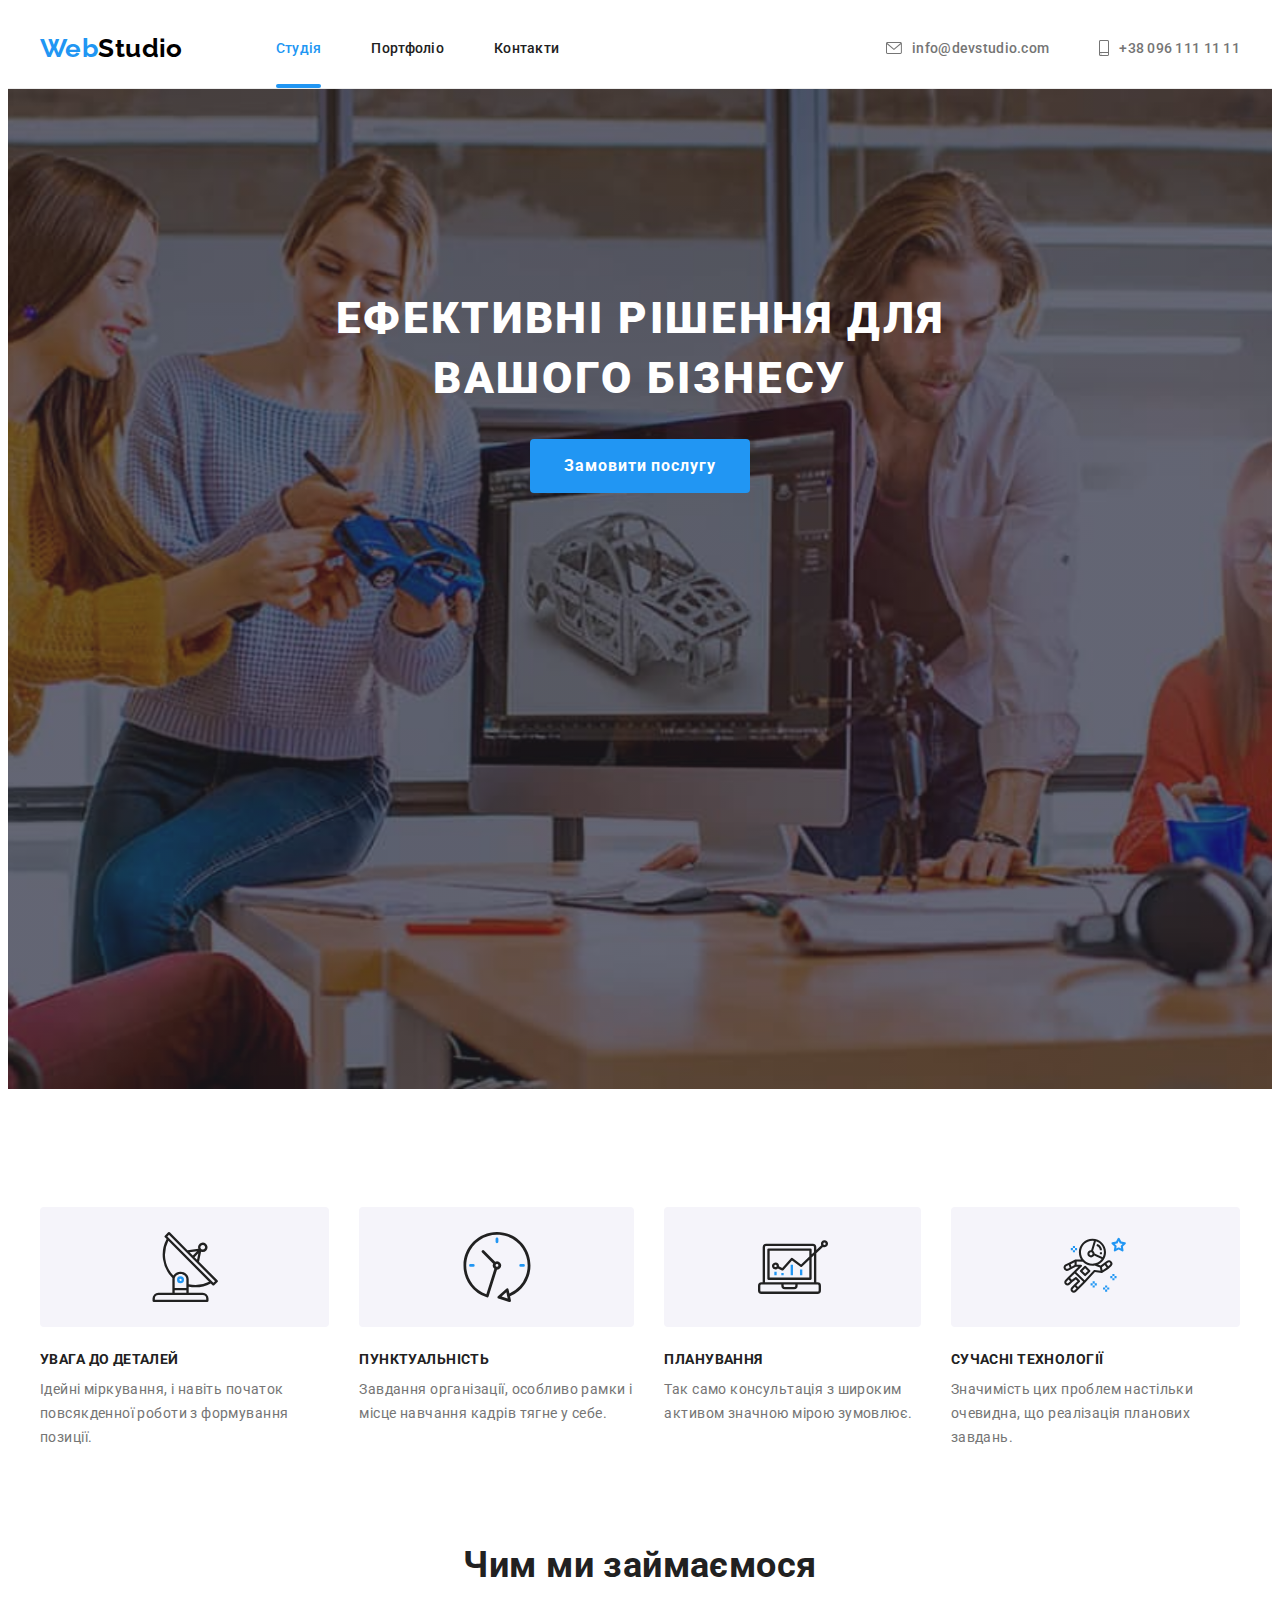
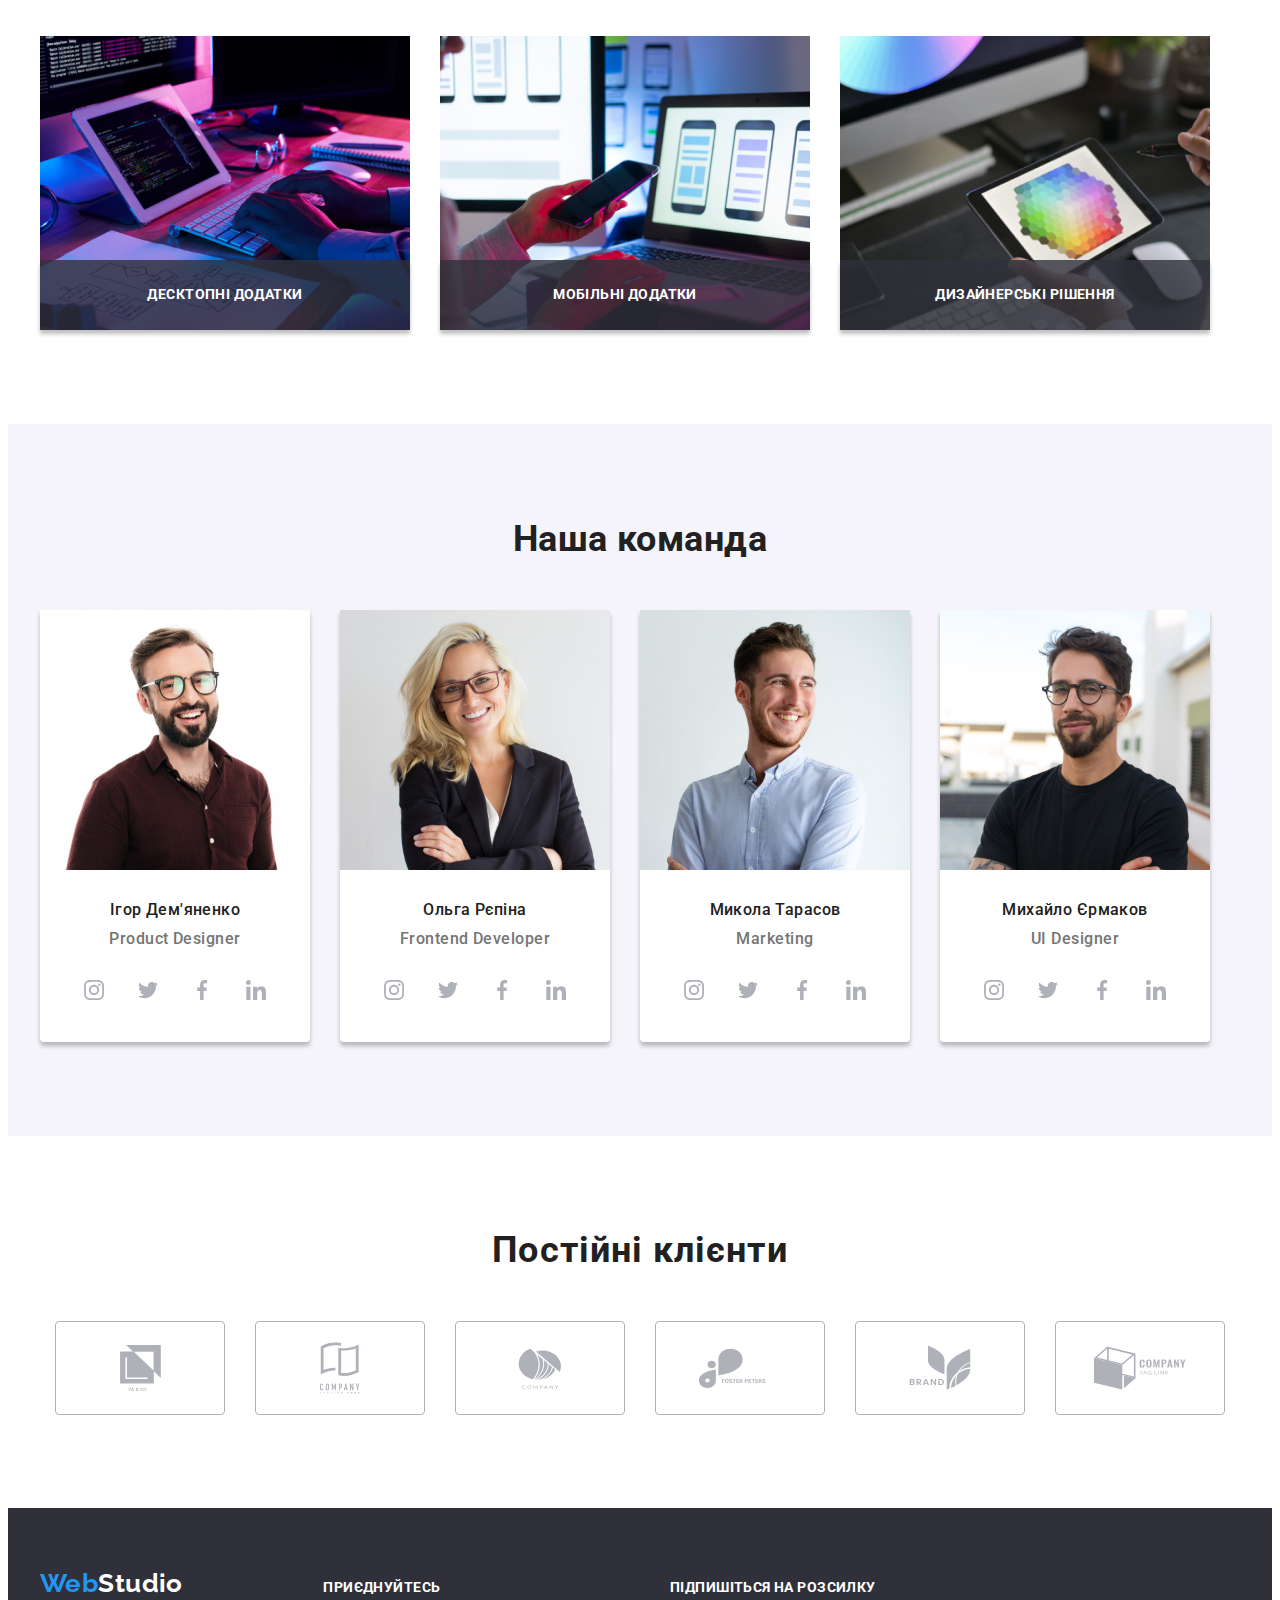
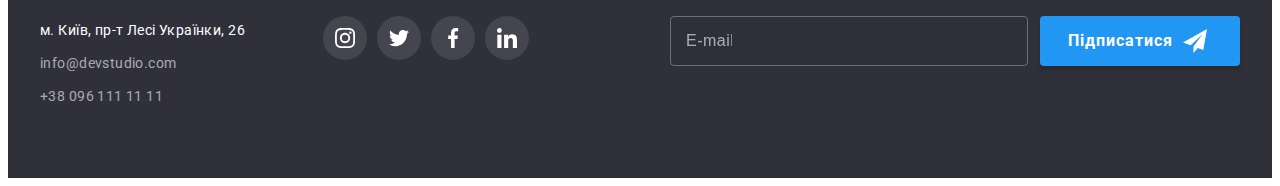
==== commit 6dc98cb4: "виправляє помилки" ====
--- a/index.html
+++ b/index.html
@@ -453,35 +453,42 @@
       <div class="modal">
         <h2>Залиште свої дані, ми вам передзвонимо</h2>
         <ul>
-          <li>
+          <li class="list">
             <label class="name field">
-              <input type="text" class="input" name="name" placeholder=" " />
               <span class="label">Ім'я</span>
-              <svg class="input-icon-svg">
-                <use href="./images/icons.svg#person"></use>
-              </svg>
+              <span class="label-input">
+                <input type="text" class="input" name="name" placeholder=" " />
+                <svg class="input-icon-svg">
+                  <use href="./images/icons.svg#person"></use>
+                </svg>
+              </span>
             </label>
           </li>
-          <li>
+          <li class="list">
             <label class="tel field">
-              <input type="tel" class="input" name="tell" placeholder=" " />
               <span class="label">Телефон</span>
-              <svg class="input-icon-svg">
-                <use href="./images/icons.svg#phone"></use>
-              </svg>
+              <span class="label-input">
+                <input type="tel" class="input" name="tell" placeholder=" " />
+                <svg class="input-icon-svg">
+                  <use href="./images/icons.svg#phone"></use>
+                </svg>
+              </span>
             </label>
           </li>
-          <li>
+          <li class="list">
             <label class="mail field">
-              <input type="mail" class="input" name="mail" placeholder=" " />
               <span class="label">Пошта</span>
-              <svg class="input-icon-svg">
-                <use href="./images/icons.svg#email"></use>
-              </svg>
+              <span class="label-input">
+                <input type="mail" class="input" name="mail" placeholder=" " />
+                <svg class="input-icon-svg">
+                  <use href="./images/icons.svg#email"></use>
+                </svg>
+              </span>
             </label>
           </li>
-          <li>
+          <li class="list">
             <label class="comment field">
+              <span class="label">Коментар</span>
               <textarea
                 class="input"
                 name="comment"
@@ -490,7 +497,6 @@
                 placeholder="Введіть текст"
               >
               </textarea>
-              <span class="label">Коментар</span>
             </label>
           </li>
         </ul>
--- a/css/styles.css
+++ b/css/styles.css
@@ -43,10 +43,10 @@
     padding: 0;
 }
 
-a {
+/* a {
     text-decoration: none;
     color: currentColor;
-}
+} */
 
 .section {
     padding-top: 94px;
@@ -311,7 +311,7 @@
 }
 
 .duty .item {
-    position: relative;    
+    position: relative;
 }
 
 .div2 {
@@ -331,9 +331,8 @@
     background-color: hsla(235, 10%, 21%, 0.80);
     box-shadow: 0px 4px 4px rgba(0, 0, 0, 0.25);
     
-    top: 77%;
+    bottom: 0;
     left: 0;
-    transform: translateY(-3%);
 }
 
 .duty .text {
@@ -525,6 +524,8 @@
 
 .footer-part .container {
     display: flex;
+    justify-content: space-between;
+
     /* margin-bottom: 60px; */
 }
 
@@ -583,7 +584,6 @@
     color: var(--white-color);
 
     margin-top: 72px;
-    margin-left: 70px;
 }
 
 .container-two .sl-ul,
@@ -878,7 +878,7 @@
 /* Декор модального вікна */
 
 .modal {
-    position: relative;
+    position: relative;    
 }
 
 .modal h2 {
@@ -895,7 +895,6 @@
 
 .field {
     position: relative;
-
     display: flex;
     align-items: center;
 
@@ -910,24 +909,32 @@
     height: 40px;
     border: 1px solid rgba(33, 33, 33, 0.2);
     border-radius: 4px;   
-    margin-bottom: 28px;
+
     padding: 11px 12px 11px 42px;  
     outline: transparent;    /* обводка field прозора*/
     cursor: pointer;
     
-    transition: border-color 250ms cubic-bezier(0.4, 0, 0.2, 1);    
+    transition: border-color 250ms cubic-bezier(0.4, 0, 0.2, 1);   
+    
+        /* outline: 1px solid black; */
+}
+
+.label-input {
+    position: relative;
+    width: 100%;
 }
 
 .comment .input {
-    width: 448px;
     height: 120px;
     border: 1px solid rgba(33, 33, 33, 0.2);
     border-radius: 4px;
-    padding: 12px 16px;
+    padding: 11px 16px;
     margin-bottom: 20px;
     resize: none;
 
     transition: border-color 250ms cubic-bezier(0.4, 0, 0.2, 1);    
+
+    /* outline: 1px solid black; */
 }
 
 .comment .input::placeholder {
@@ -937,21 +944,26 @@
     color: rgba(117, 117, 117, 0.5);
 }
 
+.modal .list:not(:last-child) {
+    display: block;    
+    margin-bottom: 28px;
+}
+
 .input-icon-svg {
     position: absolute;
 
-    top: 0;
+    top: 50%;
     left: 0;
+    transform: translateY(-50%);
+    margin-left: 11px;
     align-items: center;
 
     width: 18px;
     height: 18px;
-    margin: 10px 15px 11px 11px;
-}
-
-.label {
+}
+
+.modal .label {
     position: absolute;
-    /* display: block; */
 
     top: -20px;
     left: 0;
@@ -1028,6 +1040,8 @@
 .confirmation .agreement {
     color: var(--accent-color);
     letter-spacing: 0.03em;
+    /* text-decoration: auto; */
+    text-decoration-skip-ink: none;
 }
 
 .submit {
